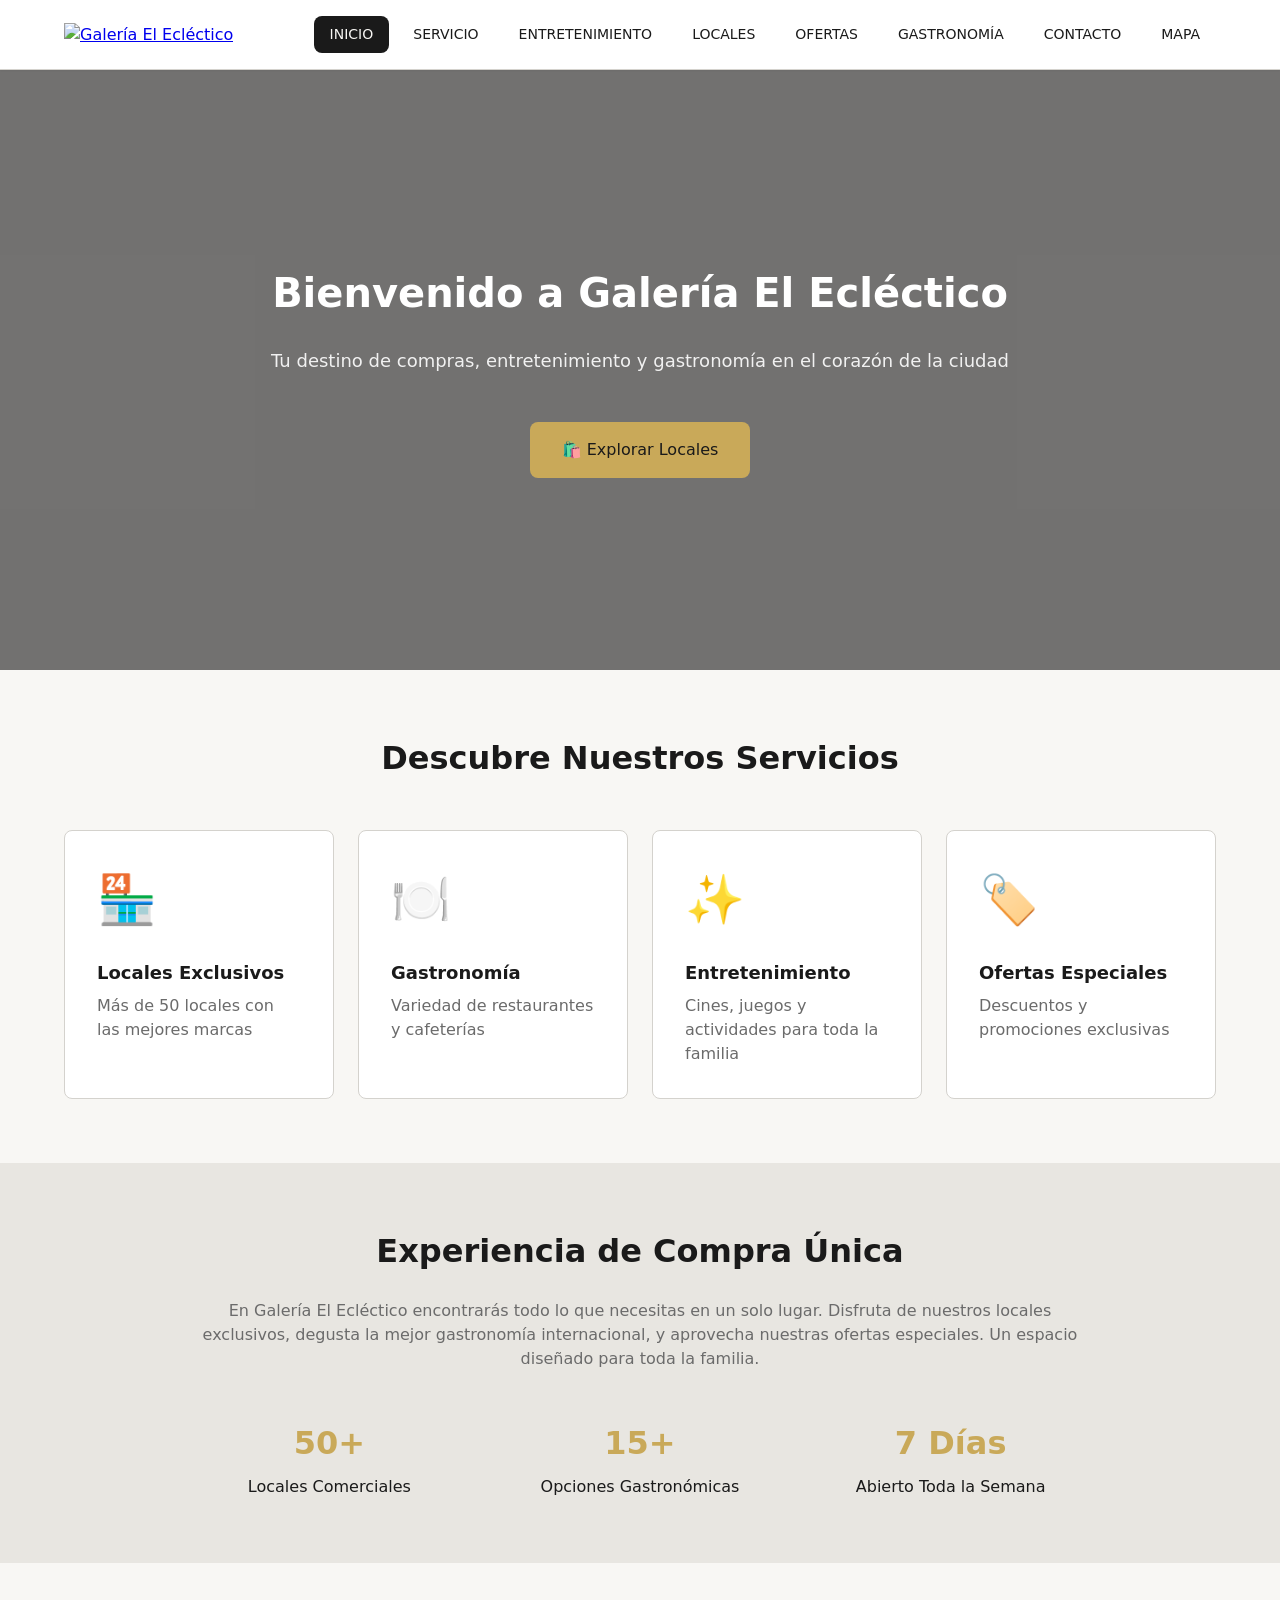
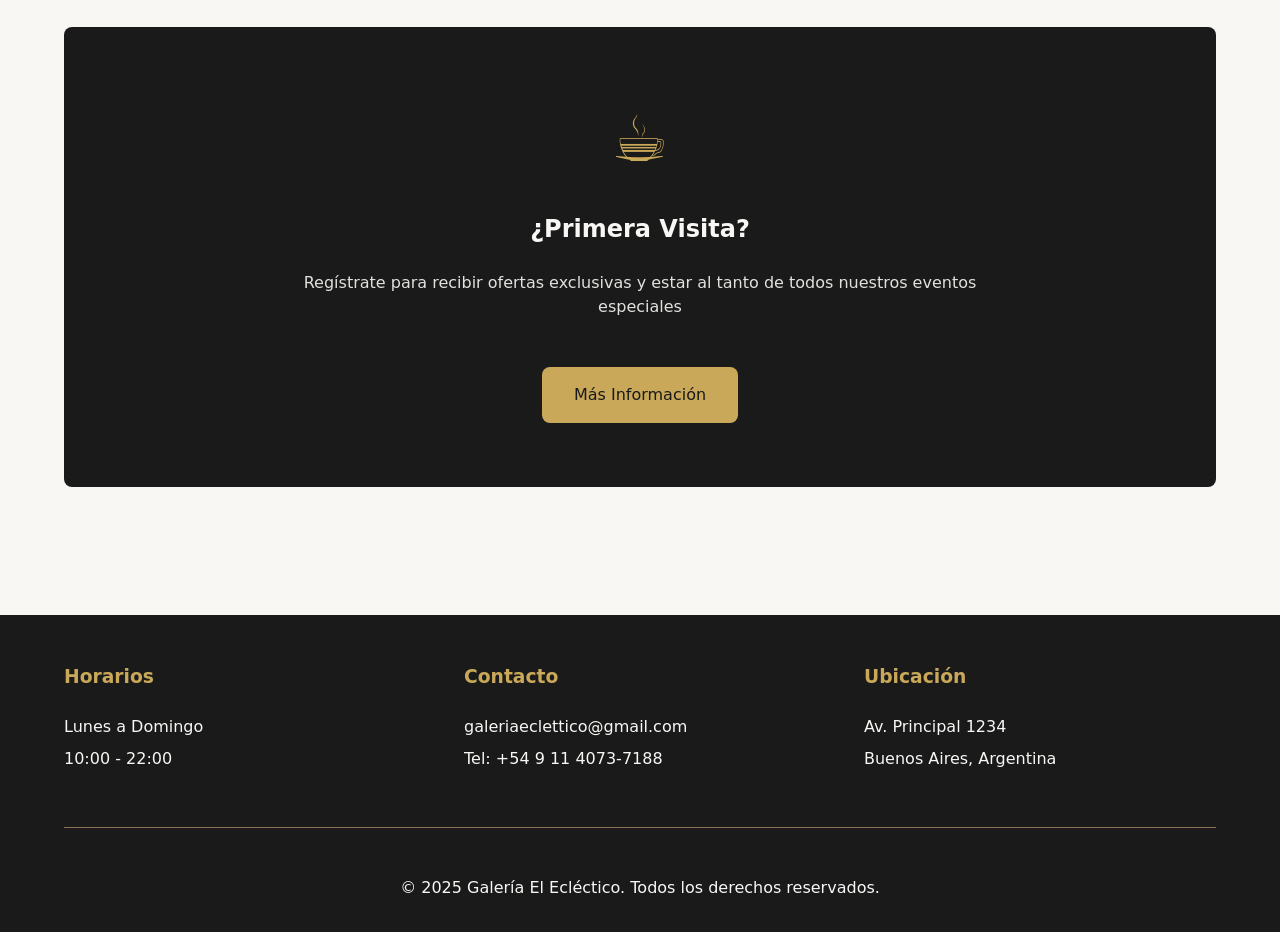
==== index.html @ 5eecb388 "base project added" ====
<!DOCTYPE html>
<html lang="es">
<head>
    <meta charset="UTF-8">
    <meta name="viewport" content="width=device-width, initial-scale=1.0">
    <title>Galería El Ecléctico - Inicio</title>
    <link rel="stylesheet" href="styles.css">
</head>
<body>
    <!-- Header -->
    <header class="header">
        <div class="container">
            <div class="header-content">
                <a href="index.html" class="logo">
                    <img src="assets/logo.png" alt="Galería El Ecléctico">
                </a>
                
                <!-- Menú de navegación -->
                <nav class="nav">
                    <a href="index.html" class="nav-link active">INICIO</a>
                    <a href="servicio.html" class="nav-link">SERVICIO</a>
                    <a href="entretenimiento.html" class="nav-link">ENTRETENIMIENTO</a>
                    <a href="locales.html" class="nav-link">LOCALES</a>
                    <a href="ofertas.html" class="nav-link">OFERTAS</a>
                    <a href="gastronomia.html" class="nav-link">GASTRONOMÍA</a>
                    <a href="contacto.html" class="nav-link">CONTACTO</a>
                    <a href="mapa.html" class="nav-link">MAPA</a>
                </nav>
            </div>
        </div>
    </header>

    <!-- Main Content -->
    <main>
        <!-- Hero Section -->
        <section class="hero">
            <div class="hero-overlay">
                <div class="hero-content">
                    <h1>Bienvenido a Galería El Ecléctico</h1>
                    <p class="hero-subtitle">Tu destino de compras, entretenimiento y gastronomía en el corazón de la ciudad</p>
                    <a href="locales.html" class="btn btn-primary">
                        🛍️ Explorar Locales
                    </a>
                </div>
            </div>
        </section>

        <!-- Features Grid -->
        <section class="section">
            <div class="container">
                <h2 class="section-title">Descubre Nuestros Servicios</h2>
                <div class="features-grid">
                    <a href="locales.html" class="feature-card">
                        <div class="feature-icon">🏪</div>
                        <h3>Locales Exclusivos</h3>
                        <p>Más de 50 locales con las mejores marcas</p>
                    </a>
                    
                    <a href="gastronomia.html" class="feature-card">
                        <div class="feature-icon">🍽️</div>
                        <h3>Gastronomía</h3>
                        <p>Variedad de restaurantes y cafeterías</p>
                    </a>
                    
                    <a href="entretenimiento.html" class="feature-card">
                        <div class="feature-icon">✨</div>
                        <h3>Entretenimiento</h3>
                        <p>Cines, juegos y actividades para toda la familia</p>
                    </a>
                    
                    <a href="ofertas.html" class="feature-card">
                        <div class="feature-icon">🏷️</div>
                        <h3>Ofertas Especiales</h3>
                        <p>Descuentos y promociones exclusivas</p>
                    </a>
                </div>
            </div>
        </section>

        <!-- Welcome Section -->
        <section class="section section-alt">
            <div class="container">
                <div class="welcome-content">
                    <h2>Experiencia de Compra Única</h2>
                    <p class="welcome-text">
                        En Galería El Ecléctico encontrarás todo lo que necesitas en un solo lugar. 
                        Disfruta de nuestros locales exclusivos, degusta la mejor gastronomía internacional, 
                        y aprovecha nuestras ofertas especiales. Un espacio diseñado para toda la familia.
                    </p>
                    <div class="stats-grid">
                        <div class="stat-item">
                            <h3 class="stat-number">50+</h3>
                            <p>Locales Comerciales</p>
                        </div>
                        <div class="stat-item">
                            <h3 class="stat-number">15+</h3>
                            <p>Opciones Gastronómicas</p>
                        </div>
                        <div class="stat-item">
                            <h3 class="stat-number">7 Días</h3>
                            <p>Abierto Toda la Semana</p>
                        </div>
                    </div>
                </div>
            </div>
        </section>

        <!-- CTA Section -->
        <section class="section">
            <div class="container">
                <div class="cta-card">
                    <div class="cta-icon">☕</div>
                    <h2>¿Primera Visita?</h2>
                    <p class="cta-text">
                        Regístrate para recibir ofertas exclusivas y estar al tanto de todos nuestros eventos especiales
                    </p>
                    <a href="servicio.html" class="btn btn-secondary">Más Información</a>
                </div>
            </div>
        </section>
    </main>

    <!-- Footer -->
    <footer class="footer">
        <div class="container">
            <div class="footer-grid">
                <div class="footer-column">
                    <h3>Horarios</h3>
                    <p>Lunes a Domingo</p>
                    <p>10:00 - 22:00</p>
                </div>
                <div class="footer-column">
                    <h3>Contacto</h3>
                    <p>galeriaeclettico@gmail.com</p>
                    <p>Tel: +54 9 11 4073-7188</p>
                </div>
                <div class="footer-column">
                    <h3>Ubicación</h3>
                    <p>Av. Principal 1234</p>
                    <p>Buenos Aires, Argentina</p>
                </div>
            </div>
            <div class="footer-bottom">
                <p>&copy; 2025 Galería El Ecléctico. Todos los derechos reservados.</p>
            </div>
        </div>
    </footer>
</body>
</html>
---- styles.css ----
/* Variables CSS */
:root {
    --color-background: #F8F7F4;
    --color-foreground: #1A1A1A;
    --color-primary: #1A1A1A;
    --color-primary-foreground: #F8F7F4;
    --color-secondary: #C9A959;
    --color-secondary-foreground: #1A1A1A;
    --color-muted: #E8E6E1;
    --color-muted-foreground: #6B6B6B;
    --color-accent: #8B7355;
    --color-border: #D4D2CD;
    --color-card: #FFFFFF;
    
    --spacing-xs: 0.5rem;
    --spacing-sm: 1rem;
    --spacing-md: 1.5rem;
    --spacing-lg: 2rem;
    --spacing-xl: 3rem;
    --spacing-2xl: 4rem;
    
    --font-size-sm: 0.875rem;
    --font-size-base: 1rem;
    --font-size-lg: 1.125rem;
    --font-size-xl: 1.5rem;
    --font-size-2xl: 2rem;
    --font-size-3xl: 2.5rem;
    
    --radius: 0.5rem;
    --shadow-sm: 0 1px 2px rgba(0, 0, 0, 0.05);
    --shadow-md: 0 4px 6px rgba(0, 0, 0, 0.1);
    --shadow-lg: 0 10px 15px rgba(0, 0, 0, 0.1);
}

/* Reset básico */
* {
    margin: 0;
    padding: 0;
    box-sizing: border-box;
}

body {
    font-family: system-ui, -apple-system, BlinkMacSystemFont, 'Segoe UI', Roboto, sans-serif;
    font-size: var(--font-size-base);
    line-height: 1.5;
    color: var(--color-foreground);
    background-color: var(--color-background);
}

/* Contenedor */
.container {
    max-width: 1200px;
    margin: 0 auto;
    padding: 0 var(--spacing-md);
}

/* Header */
.header {
    background-color: var(--color-card);
    border-bottom: 1px solid var(--color-border);
    position: sticky;
    top: 0;
    z-index: 100;
    box-shadow: var(--shadow-sm);
}

.header-content {
    display: flex;
    align-items: center;
    justify-content: space-between;
    padding: var(--spacing-sm) 0;
}

.logo img {
    height: 80px;
    width: auto;
}

/* Navegación */
.nav {
    display: flex;
    gap: var(--spacing-xs);
}

.nav-link {
    padding: var(--spacing-xs) var(--spacing-sm);
    text-decoration: none;
    color: var(--color-foreground);
    font-size: var(--font-size-sm);
    font-weight: 500;
    border-radius: var(--radius);
    transition: background-color 0.2s;
}

.nav-link:hover {
    background-color: var(--color-muted);
}

.nav-link.active {
    background-color: var(--color-primary);
    color: var(--color-primary-foreground);
}

/* Hero Section */
.hero {
    height: 600px;
    background-image: url('https://images.unsplash.com/photo-1760873461757-bd171af68cf9?crop=entropy&cs=tinysrgb&fit=max&fm=jpg&ixid=M3w3Nzg4Nzd8MHwxfHNlYXJjaHwxfHxsdXh1cnklMjBldXJvcGVhbiUyMHNob3BwaW5nJTIwZ2FsbGVyeXxlbnwxfHx8fDE3NjI0MzUzMTB8MA&ixlib=rb-4.1.0&q=80&w=1080');
    background-size: cover;
    background-position: center;
    position: relative;
}

.hero-overlay {
    position: absolute;
    inset: 0;
    background-color: rgba(26, 26, 26, 0.6);
    display: flex;
    align-items: center;
    justify-content: center;
}

.hero-content {
    text-align: center;
    color: white;
    padding: var(--spacing-md);
    max-width: 800px;
}

.hero-content h1 {
    font-size: var(--font-size-3xl);
    margin-bottom: var(--spacing-md);
}

.hero-subtitle {
    font-size: var(--font-size-lg);
    margin-bottom: var(--spacing-xl);
    opacity: 0.9;
}

/* Botones */
.btn {
    display: inline-block;
    padding: var(--spacing-sm) var(--spacing-lg);
    text-decoration: none;
    border-radius: var(--radius);
    font-weight: 500;
    transition: transform 0.2s, box-shadow 0.2s;
    cursor: pointer;
}

.btn:hover {
    transform: translateY(-2px);
    box-shadow: var(--shadow-md);
}

.btn-primary {
    background-color: var(--color-secondary);
    color: var(--color-primary);
}

.btn-secondary {
    background-color: var(--color-secondary);
    color: var(--color-primary);
}

/* Secciones */
.section {
    padding: var(--spacing-2xl) 0;
}

.section-alt {
    background-color: var(--color-muted);
}

.section-title {
    text-align: center;
    font-size: var(--font-size-2xl);
    margin-bottom: var(--spacing-xl);
}

/* Features Grid */
.features-grid {
    display: grid;
    grid-template-columns: repeat(auto-fit, minmax(250px, 1fr));
    gap: var(--spacing-md);
}

.feature-card {
    background-color: var(--color-card);
    padding: var(--spacing-lg);
    border-radius: var(--radius);
    text-decoration: none;
    color: var(--color-foreground);
    border: 1px solid var(--color-border);
    transition: box-shadow 0.2s, transform 0.2s;
}

.feature-card:hover {
    box-shadow: var(--shadow-lg);
    transform: translateY(-4px);
}

.feature-icon {
    font-size: 3rem;
    margin-bottom: var(--spacing-md);
}

.feature-card h3 {
    font-size: var(--font-size-lg);
    margin-bottom: var(--spacing-xs);
}

.feature-card p {
    color: var(--color-muted-foreground);
}

/* Welcome Section */
.welcome-content {
    max-width: 900px;
    margin: 0 auto;
    text-align: center;
}

.welcome-content h2 {
    font-size: var(--font-size-2xl);
    margin-bottom: var(--spacing-md);
}

.welcome-text {
    margin-bottom: var(--spacing-xl);
    color: var(--color-muted-foreground);
}

.stats-grid {
    display: grid;
    grid-template-columns: repeat(auto-fit, minmax(200px, 1fr));
    gap: var(--spacing-lg);
    margin-top: var(--spacing-xl);
}

.stat-item {
    text-align: center;
}

.stat-number {
    font-size: var(--font-size-2xl);
    color: var(--color-secondary);
    margin-bottom: var(--spacing-xs);
}

/* CTA Card */
.cta-card {
    background-color: var(--color-primary);
    color: var(--color-primary-foreground);
    padding: var(--spacing-2xl);
    border-radius: var(--radius);
    text-align: center;
}

.cta-icon {
    font-size: 4rem;
    margin-bottom: var(--spacing-md);
    color: var(--color-secondary);
}

.cta-card h2 {
    margin-bottom: var(--spacing-md);
}

.cta-text {
    max-width: 700px;
    margin: 0 auto var(--spacing-xl);
    opacity: 0.9;
}

/* Footer */
.footer {
    background-color: var(--color-primary);
    color: var(--color-primary-foreground);
    padding: var(--spacing-xl) 0 var(--spacing-lg);
    margin-top: var(--spacing-2xl);
}

.footer-grid {
    display: grid;
    grid-template-columns: repeat(auto-fit, minmax(250px, 1fr));
    gap: var(--spacing-xl);
    margin-bottom: var(--spacing-xl);
}

.footer-column h3 {
    color: var(--color-secondary);
    margin-bottom: var(--spacing-md);
}

.footer-column p {
    margin-bottom: var(--spacing-xs);
}

.footer-bottom {
    padding-top: var(--spacing-xl);
    border-top: 1px solid var(--color-accent);
    text-align: center;
}

/* Page Hero */
.page-hero {
    height: 500px;
    background-image: url('https://images.unsplash.com/photo-1759419038843-29749ac4cd2d?crop=entropy&cs=tinysrgb&fit=max&fm=jpg&ixid=M3w3Nzg4Nzd8MHwxfHNlYXJjaHwxfHxlbGVnYW50JTIwcmVzdGF1cmFudCUyMGludGVyaW9yfGVufDF8fHx8MTc2MjM0NzA0NXww&ixlib=rb-4.1.0&q=80&w=1080');
    background-size: cover;
    background-position: center;
    position: relative;
}

.page-hero-overlay {
    position: absolute;
    inset: 0;
    background-color: rgba(26, 26, 26, 0.6);
    display: flex;
    align-items: center;
    justify-content: center;
}

.page-hero-content {
    text-align: center;
    color: white;
    padding: var(--spacing-md);
}

.page-hero-icon {
    font-size: 4rem;
    margin-bottom: var(--spacing-md);
    color: var(--color-secondary);
}

.page-hero-simple {
    background-color: var(--color-primary);
    color: var(--color-primary-foreground);
    padding: var(--spacing-2xl) 0;
    text-align: center;
}

.page-hero-simple h1 {
    margin-bottom: var(--spacing-sm);
}

.page-hero-simple p {
    font-size: var(--font-size-lg);
    opacity: 0.9;
    max-width: 700px;
    margin: 0 auto;
}

/* Restaurant Cards */
.restaurants-grid {
    display: grid;
    grid-template-columns: repeat(auto-fill, minmax(300px, 1fr));
    gap: var(--spacing-lg);
}

.restaurant-card {
    background-color: var(--color-card);
    border: 1px solid var(--color-border);
    border-radius: var(--radius);
    padding: var(--spacing-lg);
    transition: box-shadow 0.2s, transform 0.2s;
    display: flex;
    flex-direction: column;
}

.restaurant-card:hover {
    box-shadow: var(--shadow-lg);
    transform: translateY(-4px);
}

.restaurant-header {
    display: flex;
    justify-content: space-between;
    align-items: flex-start;
    margin-bottom: var(--spacing-md);
}

.restaurant-icon {
    font-size: 2.5rem;
}

.price-range {
    font-size: var(--font-size-sm);
    color: var(--color-muted-foreground);
    font-weight: 500;
}

.restaurant-card h3 {
    font-size: var(--font-size-lg);
    margin-bottom: var(--spacing-xs);
}

.cuisine-badge {
    display: inline-block;
    background-color: var(--color-secondary);
    color: var(--color-secondary-foreground);
    padding: 0.25rem 0.75rem;
    border-radius: calc(var(--radius) / 2);
    font-size: var(--font-size-sm);
    margin-bottom: var(--spacing-sm);
}

.restaurant-description {
    color: var(--color-muted-foreground);
    margin-bottom: var(--spacing-md);
}

.restaurant-features {
    display: flex;
    flex-wrap: wrap;
    gap: var(--spacing-xs);
    margin-bottom: var(--spacing-md);
    margin-top: auto;
}

.feature-tag {
    display: inline-block;
    border: 1px solid var(--color-border);
    padding: 0.25rem 0.5rem;
    border-radius: calc(var(--radius) / 2);
    font-size: var(--font-size-sm);
}

.btn-link {
    display: inline-block;
    text-align: center;
    padding: var(--spacing-xs) var(--spacing-sm);
    border: 1px solid var(--color-border);
    border-radius: var(--radius);
    text-decoration: none;
    color: var(--color-foreground);
    font-size: var(--font-size-sm);
    transition: background-color 0.2s;
}

.btn-link:hover {
    background-color: var(--color-muted);
}

/* Food Court */
.food-court-card {
    background-color: var(--color-card);
    border: 1px solid var(--color-border);
    border-radius: var(--radius);
    padding: var(--spacing-xl);
    max-width: 900px;
    margin: 0 auto;
}

.food-court-content h3 {
    font-size: var(--font-size-xl);
    margin-bottom: var(--spacing-md);
}

.food-court-intro {
    margin-bottom: var(--spacing-lg);
}

.food-court-features {
    list-style: none;
    margin-bottom: var(--spacing-lg);
}

.food-court-features li {
    padding: var(--spacing-xs) 0;
    padding-left: var(--spacing-md);
    position: relative;
}

.food-court-features li::before {
    content: "•";
    position: absolute;
    left: 0;
    color: var(--color-secondary);
    font-size: 1.5rem;
    line-height: 1;
}

.capacity-box {
    background-color: var(--color-muted);
    padding: var(--spacing-md);
    border-radius: var(--radius);
    color: var(--color-muted-foreground);
}

/* Services Grid */
.services-grid {
    display: grid;
    grid-template-columns: repeat(auto-fit, minmax(280px, 1fr));
    gap: var(--spacing-lg);
    max-width: 1000px;
    margin: 0 auto;
}

.service-card {
    background-color: var(--color-card);
    border: 1px solid var(--color-border);
    border-radius: var(--radius);
    padding: var(--spacing-lg);
}

.service-icon {
    font-size: 2.5rem;
    margin-bottom: var(--spacing-md);
}

.service-card h3 {
    font-size: var(--font-size-lg);
    margin-bottom: var(--spacing-sm);
}

/* Schedule Section */
.schedule-section {
    background-color: var(--color-primary);
    color: var(--color-primary-foreground);
    padding: var(--spacing-2xl) 0;
    text-align: center;
}

.schedule-section h2 {
    margin-bottom: var(--spacing-xl);
}

.schedule-grid {
    display: grid;
    grid-template-columns: repeat(auto-fit, minmax(300px, 1fr));
    gap: var(--spacing-xl);
    max-width: 800px;
    margin: 0 auto var(--spacing-lg);
}

.schedule-card h3 {
    color: var(--color-secondary);
    margin-bottom: var(--spacing-sm);
}

.schedule-card p {
    margin-bottom: var(--spacing-xs);
}

.schedule-note {
    font-size: var(--font-size-sm);
    opacity: 0.8;
    max-width: 600px;
    margin: 0 auto;
}

/* Stores Grid */
.stores-grid {
    display: grid;
    grid-template-columns: repeat(auto-fit, minmax(450px, 1fr));
    gap: var(--spacing-xl);
}

.store-card {
    background-color: var(--color-card);
    border: 1px solid var(--color-border);
    border-radius: var(--radius);
    overflow: hidden;
    transition: box-shadow 0.2s;
}

.store-card:hover {
    box-shadow: var(--shadow-lg);
}

.store-image {
    height: 250px;
    background-color: var(--color-muted);
    display: flex;
    align-items: center;
    justify-content: center;
}

.store-icon {
    font-size: 4rem;
}

.store-content {
    padding: var(--spacing-lg);
}

.store-content h3 {
    font-size: var(--font-size-lg);
    margin-bottom: var(--spacing-sm);
}

.store-description {
    color: var(--color-muted-foreground);
    margin-bottom: var(--spacing-md);
}

.store-info {
    margin-bottom: var(--spacing-md);
}

.store-info p {
    font-size: var(--font-size-sm);
    margin-bottom: var(--spacing-xs);
}

.store-tags {
    display: flex;
    flex-wrap: wrap;
    gap: var(--spacing-xs);
}

.tag {
    display: inline-block;
    background-color: var(--color-secondary);
    color: var(--color-secondary-foreground);
    padding: 0.25rem 0.75rem;
    border-radius: calc(var(--radius) / 2);
    font-size: var(--font-size-sm);
}

/* Categories Grid */
.categories-grid {
    display: grid;
    grid-template-columns: repeat(auto-fit, minmax(200px, 1fr));
    gap: var(--spacing-md);
    max-width: 900px;
    margin: 0 auto;
}

.category-card {
    background-color: var(--color-card);
    border: 1px solid var(--color-border);
    border-radius: var(--radius);
    padding: var(--spacing-lg);
    text-align: center;
    transition: box-shadow 0.2s;
    cursor: pointer;
}

.category-card:hover {
    box-shadow: var(--shadow-md);
}

.category-card h3 {
    font-size: var(--font-size-base);
    margin-bottom: var(--spacing-xs);
}

.category-card p {
    color: var(--color-muted-foreground);
}

/* Directory Card */
.directory-card {
    background-color: var(--color-primary);
    color: var(--color-primary-foreground);
    border-radius: var(--radius);
    padding: var(--spacing-xl);
    max-width: 900px;
    margin: 0 auto;
    text-align: center;
}

.directory-card h2 {
    margin-bottom: var(--spacing-md);
}

.directory-text {
    margin-bottom: var(--spacing-xl);
    opacity: 0.9;
}

.floors-grid {
    display: grid;
    grid-template-columns: repeat(auto-fit, minmax(200px, 1fr));
    gap: var(--spacing-lg);
}

.floor-info h3 {
    color: var(--color-secondary);
    margin-bottom: var(--spacing-xs);
}

/* Offers */
.offers-grid {
    display: grid;
    grid-template-columns: repeat(auto-fill, minmax(320px, 1fr));
    gap: var(--spacing-lg);
}

.offer-card {
    background-color: var(--color-card);
    border: 1px solid var(--color-border);
    border-radius: var(--radius);
    overflow: hidden;
    transition: box-shadow 0.2s, transform 0.2s;
}

.offer-card:hover {
    box-shadow: var(--shadow-lg);
    transform: translateY(-4px);
}

.offer-header {
    background: linear-gradient(135deg, var(--color-secondary), var(--color-accent));
    color: var(--color-primary);
    padding: var(--spacing-lg);
    text-align: center;
}

.offer-discount {
    font-size: var(--font-size-3xl);
    font-weight: bold;
    margin-bottom: var(--spacing-xs);
}

.offer-content {
    padding: var(--spacing-lg);
}

.offer-content h3 {
    font-size: var(--font-size-lg);
    margin-bottom: var(--spacing-sm);
}

.offer-badge {
    display: inline-block;
    background-color: var(--color-muted);
    color: var(--color-foreground);
    padding: 0.25rem 0.75rem;
    border-radius: calc(var(--radius) / 2);
    font-size: var(--font-size-sm);
    margin-bottom: var(--spacing-sm);
}

.offer-description {
    color: var(--color-muted-foreground);
    margin-bottom: var(--spacing-md);
}

.offer-validity {
    font-size: var(--font-size-sm);
    color: var(--color-muted-foreground);
    border-top: 1px solid var(--color-border);
    padding-top: var(--spacing-sm);
}

/* Terms */
.terms-content {
    max-width: 800px;
    margin: 0 auto;
    background-color: var(--color-card);
    padding: var(--spacing-xl);
    border-radius: var(--radius);
}

.terms-content h3 {
    font-size: var(--font-size-xl);
    margin-bottom: var(--spacing-md);
}

.terms-content ul {
    list-style: none;
    padding: 0;
}

.terms-content li {
    padding: var(--spacing-sm) 0;
    padding-left: var(--spacing-lg);
    position: relative;
}

.terms-content li::before {
    content: "•";
    position: absolute;
    left: 0;
    color: var(--color-secondary);
    font-size: 1.5rem;
}

/* Contact Cards */
.contact-grid {
    display: grid;
    grid-template-columns: repeat(auto-fit, minmax(280px, 1fr));
    gap: var(--spacing-lg);
    max-width: 1000px;
    margin: 0 auto;
}

.contact-card {
    background-color: var(--color-card);
    border: 1px solid var(--color-border);
    border-radius: var(--radius);
    padding: var(--spacing-xl);
    text-align: center;
}

.contact-icon {
    font-size: 3rem;
    margin-bottom: var(--spacing-md);
}

.contact-card h3 {
    font-size: var(--font-size-lg);
    margin-bottom: var(--spacing-sm);
}

.contact-card p {
    margin-bottom: var(--spacing-xs);
}

.contact-description {
    font-size: var(--font-size-sm);
    color: var(--color-muted-foreground);
}

/* FAQ */
.faq-content {
    max-width: 900px;
    margin: 0 auto;
}

.faq-item {
    background-color: var(--color-card);
    border: 1px solid var(--color-border);
    border-radius: var(--radius);
    padding: var(--spacing-lg);
    margin-bottom: var(--spacing-md);
}

.faq-item h3 {
    font-size: var(--font-size-lg);
    margin-bottom: var(--spacing-sm);
    color: var(--color-secondary);
}

.faq-item p {
    color: var(--color-muted-foreground);
}

/* Entertainment */
.entertainment-grid {
    display: grid;
    grid-template-columns: repeat(auto-fit, minmax(350px, 1fr));
    gap: var(--spacing-xl);
}

.entertainment-card {
    background-color: var(--color-card);
    border: 1px solid var(--color-border);
    border-radius: var(--radius);
    padding: var(--spacing-xl);
    transition: box-shadow 0.2s, transform 0.2s;
}

.entertainment-card:hover {
    box-shadow: var(--shadow-lg);
    transform: translateY(-4px);
}

.entertainment-icon {
    font-size: 3.5rem;
    margin-bottom: var(--spacing-md);
    text-align: center;
}

.entertainment-card h3 {
    font-size: var(--font-size-xl);
    margin-bottom: var(--spacing-md);
    text-align: center;
}

.entertainment-description {
    color: var(--color-muted-foreground);
    margin-bottom: var(--spacing-lg);
    text-align: center;
}

.entertainment-features {
    display: grid;
    grid-template-columns: repeat(2, 1fr);
    gap: var(--spacing-sm);
}

.feature-item {
    font-size: var(--font-size-sm);
    color: var(--color-foreground);
}

/* Schedule Table */
.schedule-table {
    max-width: 800px;
    margin: 0 auto;
    background-color: var(--color-card);
    border-radius: var(--radius);
    overflow: hidden;
}

.schedule-row {
    display: flex;
    justify-content: space-between;
    align-items: center;
    padding: var(--spacing-md) var(--spacing-lg);
    border-bottom: 1px solid var(--color-border);
}

.schedule-row:last-child {
    border-bottom: none;
}

.schedule-label {
    font-weight: 500;
    font-size: var(--font-size-lg);
}

.schedule-time {
    color: var(--color-muted-foreground);
}

/* Events Grid */
.events-grid {
    display: grid;
    grid-template-columns: repeat(auto-fit, minmax(250px, 1fr));
    gap: var(--spacing-lg);
}

.event-card {
    background-color: var(--color-card);
    border: 1px solid var(--color-border);
    border-radius: var(--radius);
    padding: var(--spacing-lg);
    text-align: center;
}

.event-card h3 {
    font-size: var(--font-size-lg);
    margin-bottom: var(--spacing-sm);
}

.event-card p {
    color: var(--color-muted-foreground);
}

/* Pricing */
.pricing-card {
    background-color: var(--color-card);
    border: 1px solid var(--color-border);
    border-radius: var(--radius);
    padding: var(--spacing-xl);
    max-width: 900px;
    margin: 0 auto;
    text-align: center;
}

.pricing-card h2 {
    margin-bottom: var(--spacing-md);
}

.pricing-text {
    margin-bottom: var(--spacing-xl);
    color: var(--color-muted-foreground);
}

.pricing-highlights {
    display: grid;
    grid-template-columns: repeat(auto-fit, minmax(250px, 1fr));
    gap: var(--spacing-md);
}

.pricing-item {
    background-color: var(--color-muted);
    padding: var(--spacing-md);
    border-radius: var(--radius);
}

/* Contact Page */
.contact-methods-grid {
    display: grid;
    grid-template-columns: repeat(auto-fit, minmax(250px, 1fr));
    gap: var(--spacing-lg);
    max-width: 1000px;
    margin: 0 auto;
}

.contact-method-card {
    background-color: var(--color-card);
    border: 1px solid var(--color-border);
    border-radius: var(--radius);
    padding: var(--spacing-xl);
    text-align: center;
    transition: transform 0.2s, box-shadow 0.2s;
}

.contact-method-card:hover {
    transform: translateY(-4px);
    box-shadow: var(--shadow-md);
}

.contact-method-icon {
    font-size: 3rem;
    margin-bottom: var(--spacing-md);
}

.contact-method-card h3 {
    font-size: var(--font-size-lg);
    margin-bottom: var(--spacing-xs);
}

.contact-method-card p {
    font-weight: 500;
    margin-bottom: var(--spacing-xs);
}

.contact-method-time {
    font-size: var(--font-size-sm);
    color: var(--color-muted-foreground);
}

/* Contact Form */
.contact-form-container {
    max-width: 800px;
    margin: 0 auto;
    background-color: var(--color-card);
    padding: var(--spacing-xl);
    border-radius: var(--radius);
    border: 1px solid var(--color-border);
}

.contact-form {
    display: flex;
    flex-direction: column;
    gap: var(--spacing-lg);
}

.form-row {
    display: grid;
    grid-template-columns: repeat(auto-fit, minmax(250px, 1fr));
    gap: var(--spacing-lg);
}

.form-group {
    display: flex;
    flex-direction: column;
    gap: var(--spacing-xs);
}

.form-group label {
    font-weight: 500;
    font-size: var(--font-size-base);
}

.form-group input,
.form-group select,
.form-group textarea {
    padding: var(--spacing-sm);
    border: 1px solid var(--color-border);
    border-radius: var(--radius);
    font-size: var(--font-size-base);
    font-family: inherit;
    background-color: var(--color-background);
    transition: border-color 0.2s;
}

.form-group input:focus,
.form-group select:focus,
.form-group textarea:focus {
    outline: none;
    border-color: var(--color-secondary);
}

.form-group textarea {
    resize: vertical;
    min-height: 120px;
}

.form-checkbox {
    display: flex;
    align-items: center;
    gap: var(--spacing-sm);
}

.form-checkbox input[type="checkbox"] {
    width: 18px;
    height: 18px;
    cursor: pointer;
}

.form-checkbox label {
    cursor: pointer;
    font-size: var(--font-size-sm);
}

.form-actions {
    display: flex;
    gap: var(--spacing-md);
    justify-content: flex-start;
}

.btn-secondary-outline {
    background-color: transparent;
    color: var(--color-foreground);
    border: 1px solid var(--color-border);
}

.btn-secondary-outline:hover {
    background-color: var(--color-muted);
}

/* Map */
.map-container {
    max-width: 900px;
    margin: 0 auto;
}

.map-placeholder {
    background-color: var(--color-card);
    border: 1px solid var(--color-border);
    border-radius: var(--radius);
    padding: var(--spacing-xl);
    text-align: center;
    min-height: 400px;
    display: flex;
    flex-direction: column;
    justify-content: center;
    align-items: center;
}

.map-icon {
    font-size: 4rem;
    margin-bottom: var(--spacing-md);
    color: var(--color-secondary);
}

.map-placeholder h3 {
    font-size: var(--font-size-xl);
    margin-bottom: var(--spacing-sm);
}

.map-info {
    color: var(--color-muted-foreground);
    margin-bottom: var(--spacing-lg);
}

.map-details {
    width: 100%;
    max-width: 600px;
    text-align: left;
    margin-top: var(--spacing-lg);
}

.map-detail-item {
    padding: var(--spacing-sm);
    margin-bottom: var(--spacing-sm);
    background-color: var(--color-muted);
    border-radius: var(--radius);
}

/* Chatbot */
.chatbot-intro {
    text-align: center;
    color: var(--color-muted-foreground);
    margin-bottom: var(--spacing-xl);
}

.chatbot-container {
    max-width: 900px;
    margin: 0 auto;
}

.chatbot-window {
    background-color: var(--color-card);
    border: 1px solid var(--color-border);
    border-radius: var(--radius);
    overflow: hidden;
    box-shadow: var(--shadow-lg);
}

.chatbot-header {
    background-color: var(--color-primary);
    color: var(--color-primary-foreground);
    padding: var(--spacing-md);
    display: flex;
    align-items: center;
    gap: var(--spacing-md);
}

.chatbot-avatar {
    font-size: 2.5rem;
}

.chatbot-info h3 {
    margin-bottom: 0.25rem;
}

.chatbot-status {
    font-size: var(--font-size-sm);
    opacity: 0.9;
    color: #4ade80;
}

.chatbot-status::before {
    content: "●";
    margin-right: 0.25rem;
}

.chatbot-messages {
    padding: var(--spacing-lg);
    min-height: 400px;
    max-height: 700px;
    overflow-y: auto;
    background-color: var(--color-background);
}

.chat-message {
    display: flex;
    gap: var(--spacing-sm);
    margin-bottom: var(--spacing-lg);
    animation: slideIn 0.3s ease-out;
}

@keyframes slideIn {
    from {
        opacity: 0;
        transform: translateY(10px);
    }
    to {
        opacity: 1;
        transform: translateY(0);
    }
}

.bot-message {
    justify-content: flex-start;
}

.message-avatar {
    font-size: 2rem;
    flex-shrink: 0;
}

.message-bubble {
    background-color: var(--color-card);
    border: 1px solid var(--color-border);
    padding: var(--spacing-md);
    border-radius: var(--radius);
    max-width: 80%;
}

.message-bubble p {
    margin-bottom: var(--spacing-xs);
}

.message-bubble p:last-of-type {
    margin-bottom: 0;
}

.message-bubble a {
    color: var(--color-secondary);
    text-decoration: underline;
}

.message-time {
    font-size: var(--font-size-sm);
    color: var(--color-muted-foreground);
}

/* Interactive Chat */
.chat-interactive {
    margin-top: var(--spacing-xl);
}

.chat-prompt {
    font-weight: 500;
    margin-bottom: var(--spacing-md);
    color: var(--color-foreground);
}

.chat-options {
    display: flex;
    flex-direction: column;
    gap: var(--spacing-sm);
}

/* Hide radio buttons */
.chat-radio {
    display: none;
}

/* Option labels (questions) */
.chat-option-label {
    display: flex;
    align-items: center;
    gap: var(--spacing-sm);
    padding: var(--spacing-md);
    background-color: var(--color-card);
    border: 2px solid var(--color-border);
    border-radius: var(--radius);
    cursor: pointer;
    transition: all 0.2s;
}

.chat-option-label:hover {
    border-color: var(--color-secondary);
    background-color: var(--color-muted);
    transform: translateX(4px);
}

.chat-option-emoji {
    font-size: 1.5rem;
    flex-shrink: 0;
}

.chat-option-text {
    font-weight: 500;
}

/* When radio is checked */
.chat-radio:checked + .chat-option-label {
    background-color: var(--color-secondary);
    border-color: var(--color-secondary);
    color: var(--color-secondary-foreground);
}

/* Response (hidden by default) */
.chat-response {
    max-height: 0;
    overflow: hidden;
    opacity: 0;
    transition: all 0.4s ease-out;
}

/* Show response when radio is checked */
.chat-radio:checked ~ .chat-response {
    max-height: 1000px;
    opacity: 1;
    margin-top: var(--spacing-md);
    margin-bottom: var(--spacing-md);
}

.chat-response .chat-message {
    margin-bottom: 0;
}

.chat-response .message-bubble {
    max-width: 100%;
    background: linear-gradient(135deg, var(--color-card) 0%, var(--color-muted) 100%);
}

/* Quick Options (removed old version) */
.chat-quick-options {
    margin: var(--spacing-xl) 0;
    padding: var(--spacing-md);
    background-color: var(--color-card);
    border-radius: var(--radius);
}

.quick-options-title {
    font-weight: 500;
    margin-bottom: var(--spacing-md);
}

.quick-option-buttons {
    display: flex;
    flex-wrap: wrap;
    gap: var(--spacing-sm);
}

.quick-option-btn {
    display: inline-block;
    padding: var(--spacing-xs) var(--spacing-md);
    background-color: var(--color-secondary);
    color: var(--color-secondary-foreground);
    text-decoration: none;
    border-radius: calc(var(--radius) * 2);
    font-size: var(--font-size-sm);
    transition: transform 0.2s, opacity 0.2s;
}

.quick-option-btn:hover {
    transform: translateY(-2px);
    opacity: 0.9;
}

/* FAQ Responses (old version - can be removed) */
.chat-responses {
    margin-top: var(--spacing-xl);
}

.chat-faq-item {
    margin-bottom: var(--spacing-md);
    background-color: var(--color-card);
    border: 1px solid var(--color-border);
    border-radius: var(--radius);
    overflow: hidden;
}

.chat-faq-item summary {
    padding: var(--spacing-md);
    cursor: pointer;
    font-weight: 500;
    list-style: none;
    user-select: none;
    transition: background-color 0.2s;
}

.chat-faq-item summary::-webkit-details-marker {
    display: none;
}

.chat-faq-item summary:hover {
    background-color: var(--color-muted);
}

.chat-faq-item[open] summary {
    background-color: var(--color-muted);
    border-bottom: 1px solid var(--color-border);
}

.chat-faq-item .chat-message {
    padding: var(--spacing-md);
    margin-bottom: 0;
}

.chatbot-footer {
    background-color: var(--color-muted);
    padding: var(--spacing-md);
    text-align: center;
}

.chatbot-note {
    font-size: var(--font-size-sm);
    color: var(--color-muted-foreground);
}

/* Contact Info Card */
.contact-info-card {
    background-color: var(--color-primary);
    color: var(--color-primary-foreground);
    padding: var(--spacing-xl);
    border-radius: var(--radius);
    text-align: center;
    max-width: 800px;
    margin: 0 auto;
}

.contact-info-card h2 {
    margin-bottom: var(--spacing-md);
}

.contact-info-card p {
    margin-bottom: var(--spacing-lg);
    opacity: 0.9;
}

.contact-info-details {
    display: flex;
    flex-direction: column;
    gap: var(--spacing-sm);
    text-align: left;
    max-width: 600px;
    margin: 0 auto;
}

.contact-info-item {
    padding: var(--spacing-sm);
    background-color: rgba(255, 255, 255, 0.1);
    border-radius: var(--radius);
}

/* Responsive */
@media (max-width: 768px) {
    .nav {
        display: none;
    }
    
    .hero-content h1 {
        font-size: var(--font-size-xl);
    }
    
    .hero-subtitle {
        font-size: var(--font-size-base);
    }
    
    .features-grid {
        grid-template-columns: 1fr;
    }
    
    .stats-grid {
        grid-template-columns: 1fr;
    }
    
    .footer-grid {
        grid-template-columns: 1fr;
    }
    
    .restaurants-grid {
        grid-template-columns: 1fr;
    }
    
    .stores-grid {
        grid-template-columns: 1fr;
    }
    
    .categories-grid {
        grid-template-columns: repeat(2, 1fr);
    }
    
    .offers-grid {
        grid-template-columns: 1fr;
    }
    
    .entertainment-grid {
        grid-template-columns: 1fr;
    }
    
    .entertainment-features {
        grid-template-columns: 1fr;
    }
    
    .schedule-row {
        flex-direction: column;
        text-align: center;
        gap: var(--spacing-xs);
    }
    
    .pricing-highlights {
        grid-template-columns: 1fr;
    }
    
    .form-row {
        grid-template-columns: 1fr;
    }
    
    .form-actions {
        flex-direction: column;
    }
    
    .form-actions .btn {
        width: 100%;
    }
    
    .message-bubble {
        max-width: 85%;
    }
    
    .contact-methods-grid {
        grid-template-columns: 1fr;
    }
    
    .contact-info-details {
        text-align: center;
    }
}

/* ==============================================
   MAPA INTERACTIVO - Estilos para mapa.html
   ============================================== */

/* Sección de búsqueda */
.search-section {
    background-color: var(--color-card);
    padding: var(--spacing-xl);
    border-radius: var(--radius);
    box-shadow: var(--shadow-md);
}

.search-box {
    margin-bottom: var(--spacing-lg);
}

.search-input {
    width: 100%;
    padding: var(--spacing-md);
    font-size: var(--font-size-lg);
    border: 2px solid var(--color-border);
    border-radius: var(--radius);
    transition: all 0.3s ease;
    background-color: var(--color-background);
}

.search-input:focus {
    outline: none;
    border-color: var(--color-secondary);
    box-shadow: 0 0 0 3px rgba(201, 169, 89, 0.1);
}

/* Filtros */
.filter-section {
    margin-bottom: var(--spacing-lg);
}

.filter-label {
    font-weight: 600;
    margin-bottom: var(--spacing-sm);
    color: var(--color-muted-foreground);
}

.filter-buttons {
    display: flex;
    flex-wrap: wrap;
    gap: var(--spacing-sm);
}

.filter-btn {
    padding: var(--spacing-sm) var(--spacing-md);
    background-color: var(--color-muted);
    border: 2px solid transparent;
    border-radius: var(--radius);
    font-size: var(--font-size-sm);
    font-weight: 600;
    cursor: pointer;
    transition: all 0.3s ease;
}

.filter-btn:hover {
    background-color: #dddad3;
    transform: translateY(-2px);
}

.filter-btn.active {
    background-color: var(--color-secondary);
    color: var(--color-primary);
    border-color: var(--color-secondary);
}

/* Contador de resultados */
.results-info {
    padding: var(--spacing-sm);
    background-color: var(--color-background);
    border-radius: var(--radius);
    text-align: center;
    font-size: var(--font-size-sm);
    color: var(--color-muted-foreground);
}

.results-info strong {
    color: var(--color-secondary);
    font-size: var(--font-size-lg);
}

/* Selector de pisos */
.floor-selector {
    display: flex;
    gap: var(--spacing-md);
    margin-bottom: var(--spacing-xl);
    justify-content: center;
    flex-wrap: wrap;
}

.floor-btn {
    padding: var(--spacing-md) var(--spacing-xl);
    background-color: var(--color-card);
    border: 3px solid var(--color-border);
    border-radius: var(--radius);
    font-size: var(--font-size-base);
    font-weight: 700;
    cursor: pointer;
    transition: all 0.3s ease;
    box-shadow: var(--shadow-sm);
    display: flex;
    align-items: center;
    gap: var(--spacing-sm);
}

.floor-emoji {
    font-size: 1.5rem;
}

.floor-btn:hover {
    background-color: var(--color-muted);
    transform: translateY(-3px);
    box-shadow: var(--shadow-md);
}

.floor-btn.active {
    background-color: var(--color-secondary);
    color: var(--color-primary);
    border-color: var(--color-secondary);
    box-shadow: var(--shadow-lg);
    transform: scale(1.05);
}

/* Contenedor del mapa */
.map-interactive-container {
    position: relative;
    min-height: 600px;
    background: linear-gradient(135deg, #f5f5f5 0%, #e8e6e1 100%);
    border-radius: var(--radius);
    padding: var(--spacing-xl);
    box-shadow: inset 0 2px 10px rgba(0, 0, 0, 0.1), var(--shadow-lg);
    border: 3px solid var(--color-border);
}

.floor-map {
    display: none;
}

.floor-map.active {
    display: block;
    animation: fadeInMap 0.6s ease;
}

@keyframes fadeInMap {
    from {
        opacity: 0;
        transform: scale(0.95);
    }
    to {
        opacity: 1;
        transform: scale(1);
    }
}

.floor-header {
    margin-bottom: var(--spacing-xl);
    padding-bottom: var(--spacing-md);
    border-bottom: 3px solid var(--color-secondary);
    text-align: center;
}

.floor-header h3 {
    font-size: var(--font-size-2xl);
    color: var(--color-primary);
    margin-bottom: var(--spacing-xs);
}

.floor-subtitle {
    color: var(--color-muted-foreground);
    font-size: var(--font-size-sm);
    font-style: italic;
}

/* Plano del piso - Vista aérea */
.floor-plan {
    position: relative;
    width: 100%;
    height: 600px;
    background-color: #e8e6e1;
    border-radius: var(--radius);
    box-shadow: var(--shadow-md);
    border: 2px solid var(--color-border);
    overflow: hidden;
}

/* Estructura del edificio */
.floor-plan::before {
    content: '';
    position: absolute;
    top: 8%;
    left: 5%;
    right: 5%;
    bottom: 8%;
    background-color: white;
    border: 4px solid var(--color-primary);
    border-radius: 8px;
    box-shadow: inset 0 0 20px rgba(0, 0, 0, 0.05);
    z-index: 1;
}

/* Pasillo central horizontal */
.floor-plan::after {
    content: '';
    position: absolute;
    top: 45%;
    left: 5%;
    right: 5%;
    height: 10%;
    background: linear-gradient(180deg, #f0f0f0 0%, #d4d2cd 50%, #f0f0f0 100%);
    border-top: 2px dashed #999;
    border-bottom: 2px dashed #999;
    z-index: 2;
    pointer-events: none;
}

/* Grid del mapa */
.floor-grid {
    display: grid;
    grid-template-columns: repeat(auto-fill, minmax(150px, 1fr));
    gap: var(--spacing-md);
    padding: var(--spacing-md);
}

/* Entrada y escaleras */
.entrance, .stairs {
    position: absolute;
    bottom: 2%;
    left: 50%;
    transform: translateX(-50%);
    background: linear-gradient(180deg, var(--color-secondary) 0%, #B8963D 100%);
    color: white;
    padding: var(--spacing-md) var(--spacing-xl);
    border-radius: 8px 8px 0 0;
    font-weight: 900;
    font-size: var(--font-size-base);
    box-shadow: 0 -4px 10px rgba(0, 0, 0, 0.2);
    z-index: 100;
    text-transform: uppercase;
    letter-spacing: 1px;
    border: 3px solid var(--color-primary);
    border-bottom: none;
}

.entrance::before, .stairs::before {
    content: '';
    position: absolute;
    bottom: -20px;
    left: 50%;
    transform: translateX(-50%);
    width: 0;
    height: 0;
    border-left: 15px solid transparent;
    border-right: 15px solid transparent;
    border-top: 20px solid #B8963D;
}

.stairs {
    background: linear-gradient(180deg, #8B7355 0%, #6B5D4F 100%);
    top: 2%;
    bottom: auto;
    border-radius: 0 0 8px 8px;
    border-top: none;
    border-bottom: 3px solid var(--color-primary);
}

.stairs::before {
    bottom: auto;
    top: -20px;
    border-top: none;
    border-bottom: 20px solid #8B7355;
}

/* Paredes laterales visuales */
.side-wall-left, .side-wall-right {
    position: absolute;
    top: 8%;
    width: 2%;
    height: 84%;
    background: repeating-linear-gradient(
        0deg,
        var(--color-primary) 0px,
        var(--color-primary) 10px,
        transparent 10px,
        transparent 15px
    );
    z-index: 1;
    pointer-events: none;
}

.side-wall-left {
    left: 5%;
}

.side-wall-right {
    right: 5%;
}

/* Indicador de pasillo */
.hallway-label {
    position: absolute;
    top: 48%;
    left: 50%;
    transform: translate(-50%, -50%);
    background-color: rgba(255, 255, 255, 0.9);
    padding: 4px 16px;
    border-radius: 20px;
    font-size: 0.75rem;
    font-weight: 700;
    color: var(--color-muted-foreground);
    text-transform: uppercase;
    letter-spacing: 1px;
    border: 2px dashed var(--color-border);
    z-index: 50;
    pointer-events: none;
}

/* Espacios de locales en el plano */
.store-space {
    position: absolute;
    background: linear-gradient(135deg, #ffffff 0%, #f8f8f8 100%);
    border: 3px solid var(--color-primary);
    border-radius: 4px;
    padding: var(--spacing-md);
    cursor: pointer;
    transition: all 0.4s cubic-bezier(0.4, 0, 0.2, 1);
    display: flex;
    flex-direction: column;
    align-items: center;
    justify-content: center;
    text-align: center;
    box-shadow: 0 2px 8px rgba(0, 0, 0, 0.15), inset 0 0 0 1px rgba(255, 255, 255, 0.5);
    z-index: 10;
}

.store-space::before {
    content: '';
    position: absolute;
    inset: 0;
    background: repeating-linear-gradient(
        45deg,
        transparent,
        transparent 10px,
        rgba(0, 0, 0, 0.02) 10px,
        rgba(0, 0, 0, 0.02) 20px
    );
    pointer-events: none;
}

.store-space:hover {
    transform: scale(1.08) translateY(-5px);
    box-shadow: 0 10px 30px rgba(201, 169, 89, 0.4);
    border-color: var(--color-secondary);
    z-index: 20;
    background: linear-gradient(135deg, #fffef8 0%, #fff9e6 100%);
}

.store-space.highlighted {
    border-color: var(--color-secondary);
    border-width: 4px;
    background: linear-gradient(135deg, #FFF9E6 0%, #FFE5B4 100%);
    box-shadow: 0 0 30px rgba(201, 169, 89, 0.6), 0 0 60px rgba(201, 169, 89, 0.3);
    z-index: 30;
    animation: glow 1.5s ease-in-out infinite;
}

@keyframes glow {
    0%, 100% {
        box-shadow: 0 0 20px rgba(201, 169, 89, 0.6), 0 0 40px rgba(201, 169, 89, 0.3);
    }
    50% {
        box-shadow: 0 0 30px rgba(201, 169, 89, 0.8), 0 0 60px rgba(201, 169, 89, 0.5);
    }
}

.store-space.pulse {
    animation: pulseStore 1.5s ease;
}

@keyframes pulseStore {
    0%, 100% {
        transform: scale(1);
    }
    25% {
        transform: scale(1.15);
    }
    50% {
        transform: scale(1.05);
    }
    75% {
        transform: scale(1.12);
    }
}

.store-number {
    position: absolute;
    top: 8px;
    right: 8px;
    background-color: var(--color-secondary);
    color: white;
    font-size: 0.75rem;
    font-weight: 900;
    padding: 4px 10px;
    border-radius: 20px;
    box-shadow: var(--shadow-sm);
}

.store-icon {
    font-size: 2.5rem;
    margin-bottom: var(--spacing-xs);
    filter: grayscale(0);
    transition: all 0.3s ease;
}

.store-space:hover .store-icon {
    transform: scale(1.2) rotate(5deg);
}

.store-name {
    font-size: var(--font-size-sm);
    font-weight: 700;
    color: var(--color-primary);
    line-height: 1.2;
    margin-top: var(--spacing-xs);
}

/* Lista de locales */
.store-list-grid {
    display: grid;
    grid-template-columns: repeat(auto-fill, minmax(300px, 1fr));
    gap: var(--spacing-lg);
}

.store-list-card {
    background-color: var(--color-card);
    border: 2px solid var(--color-border);
    border-radius: var(--radius);
    padding: var(--spacing-lg);
    cursor: pointer;
    transition: all 0.3s ease;
    display: flex;
    gap: var(--spacing-md);
}

.store-list-card:hover {
    transform: translateY(-5px);
    box-shadow: var(--shadow-lg);
    border-color: var(--color-secondary);
}

.store-list-icon {
    font-size: 3rem;
    flex-shrink: 0;
}

.store-list-info {
    flex: 1;
}

.store-list-info h3 {
    font-size: var(--font-size-lg);
    margin-bottom: var(--spacing-xs);
    color: var(--color-primary);
}

.store-list-location {
    font-size: var(--font-size-sm);
    color: var(--color-secondary);
    font-weight: 600;
    margin-bottom: var(--spacing-xs);
}

.store-list-description {
    font-size: var(--font-size-sm);
    color: var(--color-muted-foreground);
    margin-bottom: var(--spacing-sm);
}

.store-list-category {
    display: inline-block;
    padding: 4px 12px;
    background-color: var(--color-muted);
    border-radius: 20px;
    font-size: 0.75rem;
    font-weight: 600;
    color: var(--color-primary);
}

/* Sin resultados */
.no-results {
    text-align: center;
    padding: var(--spacing-2xl);
    background-color: var(--color-card);
    border-radius: var(--radius);
    box-shadow: var(--shadow-md);
}

.no-results-icon {
    font-size: 4rem;
    margin-bottom: var(--spacing-md);
}

.no-results h3 {
    font-size: var(--font-size-xl);
    margin-bottom: var(--spacing-sm);
    color: var(--color-primary);
}

.no-results p {
    color: var(--color-muted-foreground);
    font-size: var(--font-size-base);
}

/* Leyenda */
.map-legend {
    background-color: var(--color-card);
    padding: var(--spacing-lg);
    border-radius: var(--radius);
    box-shadow: var(--shadow-md);
}

.map-legend h3 {
    font-size: var(--font-size-lg);
    margin-bottom: var(--spacing-md);
    color: var(--color-primary);
}

.legend-items {
    display: flex;
    flex-direction: column;
    gap: var(--spacing-sm);
}

.legend-item {
    display: flex;
    align-items: center;
    gap: var(--spacing-sm);
    font-size: var(--font-size-sm);
    color: var(--color-muted-foreground);
}

.legend-color {
    width: 24px;
    height: 24px;
    border-radius: 4px;
    flex-shrink: 0;
    border: 1px solid var(--color-border);
}

.legend-icon {
    font-size: 1.5rem;
    flex-shrink: 0;
}

/* Responsive para mapa */
@media (max-width: 768px) {
    .search-section {
        padding: var(--spacing-md);
    }
    
    .filter-buttons {
        justify-content: center;
    }
    
    .floor-selector {
        flex-direction: column;
        padding: 0 var(--spacing-md);
    }
    
    .floor-btn {
        width: 100%;
    }
    
    .floor-plan {
        height: 400px;
    }
    
    .entrance, .stairs {
        font-size: var(--font-size-sm);
        padding: var(--spacing-sm) var(--spacing-md);
    }
    
    .store-space {
        padding: var(--spacing-sm);
    }
    
    .store-name {
        font-size: 0.7rem;
    }
    
    .store-icon {
        font-size: 1.8rem;
    }
    
    .store-list-grid {
        grid-template-columns: 1fr;
    }
    
    .map-legend {
        padding: var(--spacing-md);
    }
    
    .legend-items {
        font-size: 0.875rem;
    }
    
    .map-interactive-container {
        padding: var(--spacing-md);
    }
}
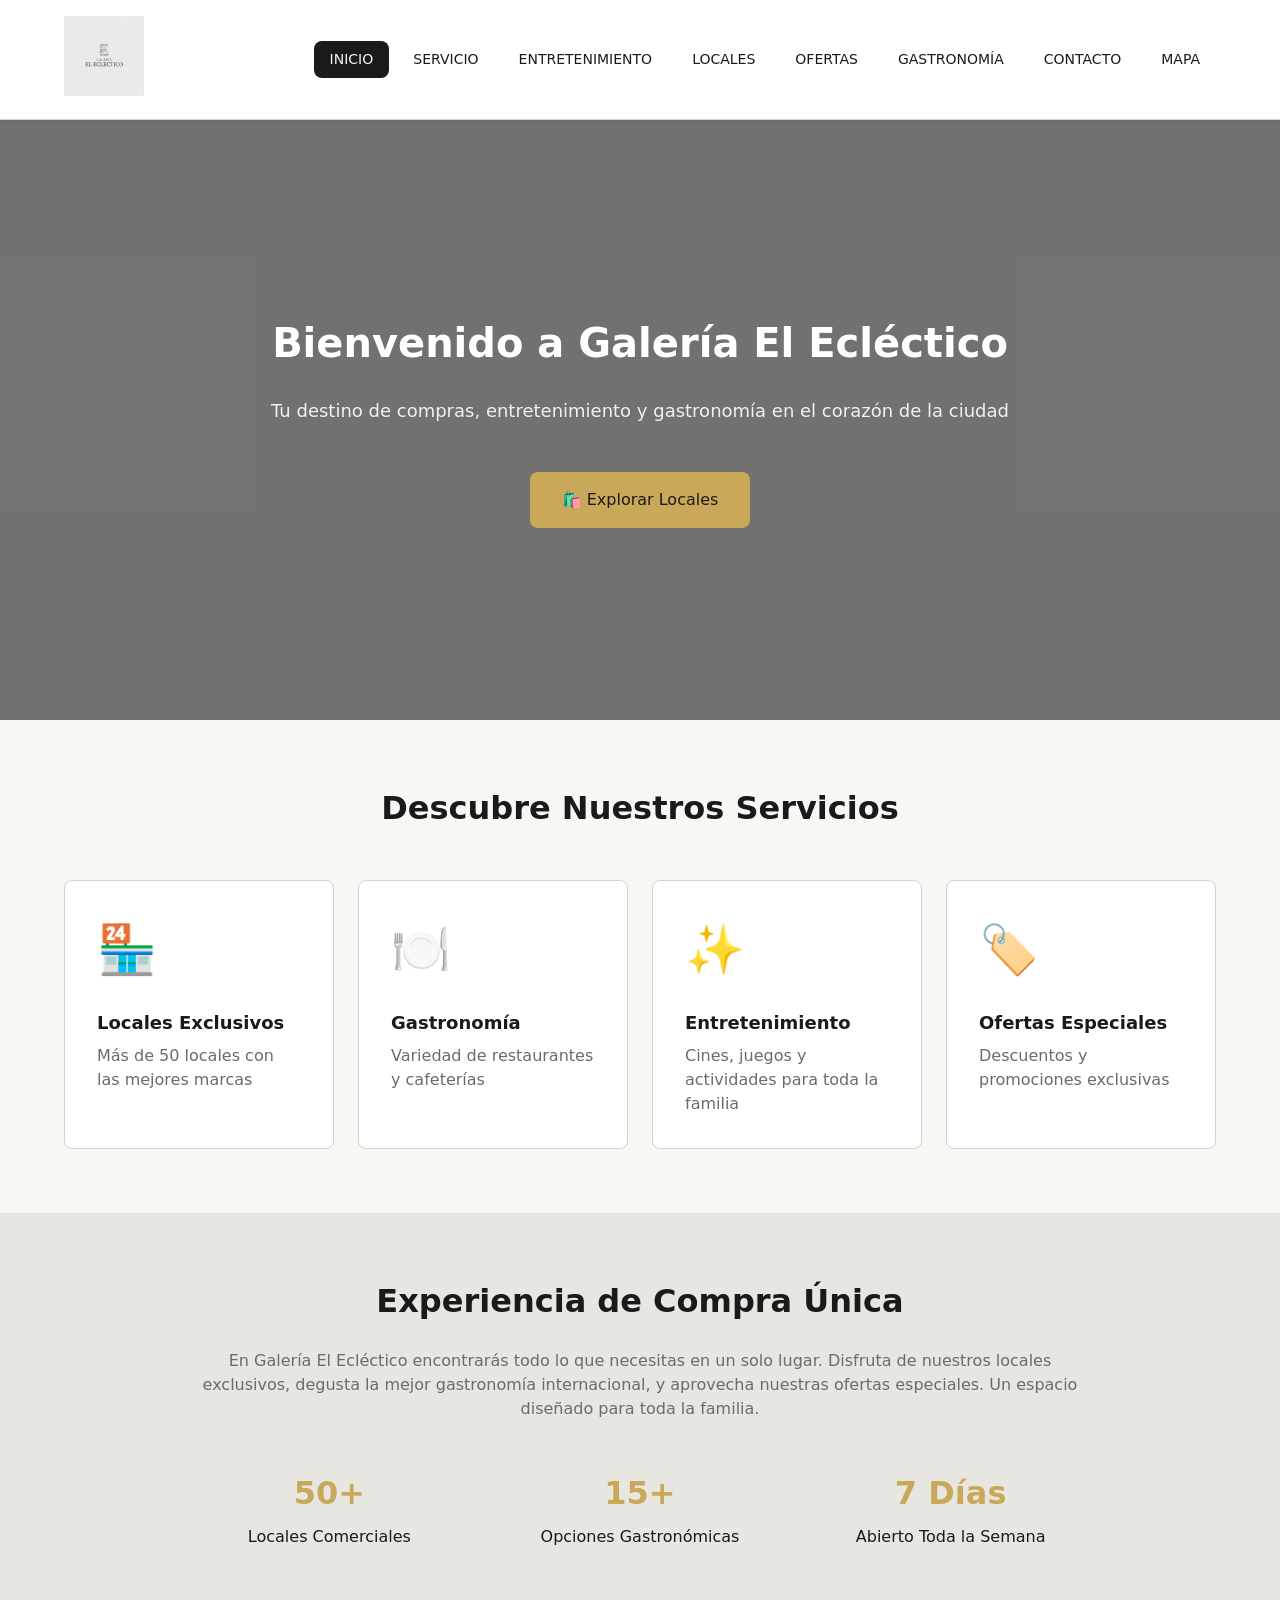
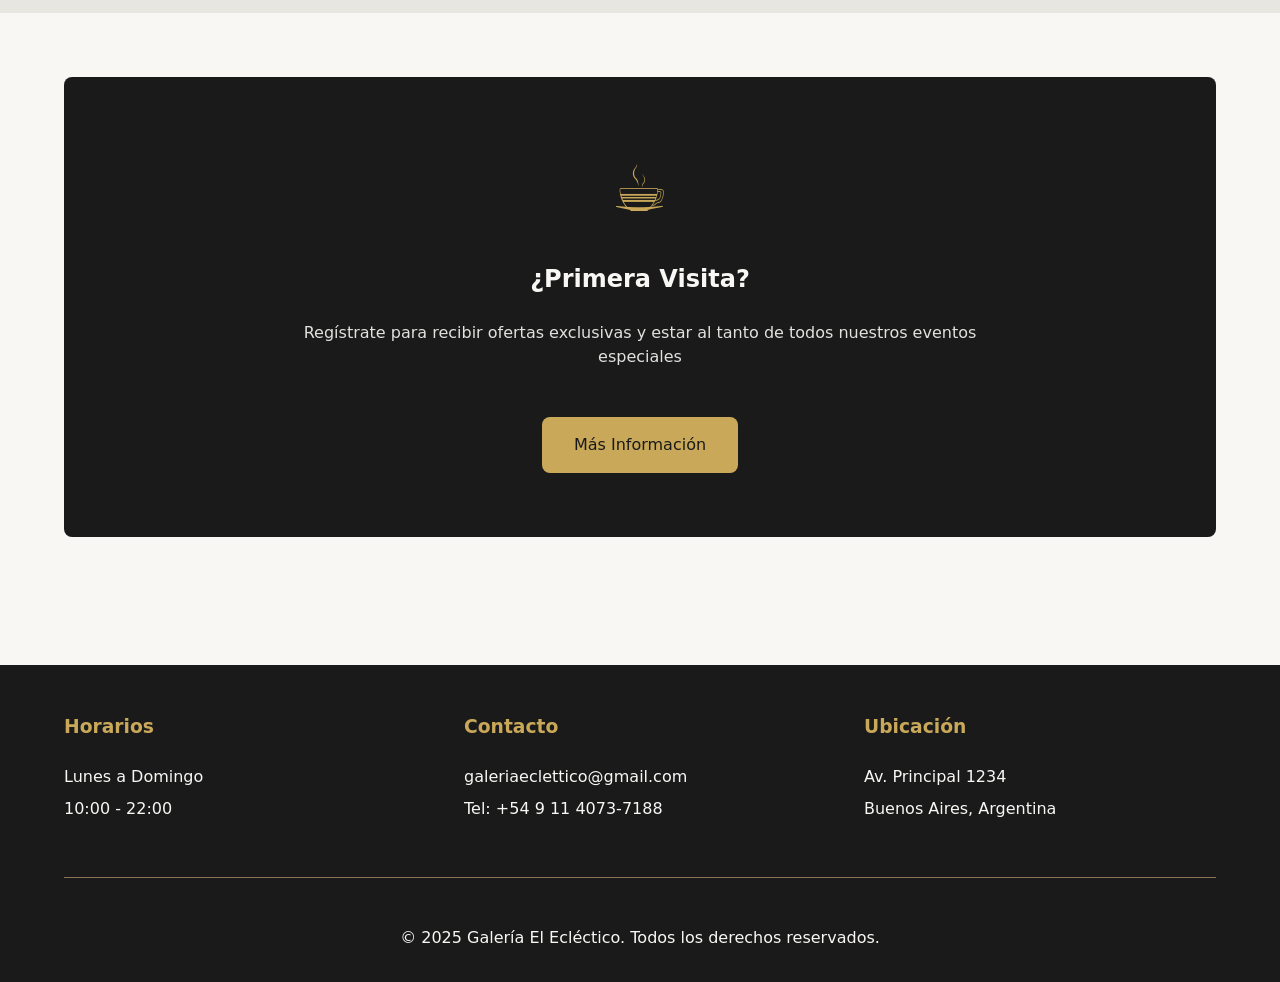
==== commit 08817fc1: "redesign and responsive code added" ====
--- a/index.html
+++ b/index.html
@@ -5,6 +5,7 @@
     <meta name="viewport" content="width=device-width, initial-scale=1.0">
     <title>Galería El Ecléctico - Inicio</title>
     <link rel="stylesheet" href="styles.css">
+    <script defer src="menu.js"></script>
 </head>
 <body>
     <!-- Header -->
@@ -12,11 +13,23 @@
         <div class="container">
             <div class="header-content">
                 <a href="index.html" class="logo">
-                    <img src="assets/logo.png" alt="Galería El Ecléctico">
+                    <img src="assets/logo-eclectico.png" alt="Galería El Ecléctico">
                 </a>
                 
+                <!-- Botón hamburguesa (solo visible en móvil) -->
+                <button class="hamburger" id="hamburger" aria-label="Menú">
+                    <span></span>
+                    <span></span>
+                    <span></span>
+                </button>
+                
                 <!-- Menú de navegación -->
-                <nav class="nav">
+                <nav class="nav" id="nav">
+                    <div class="nav-header">
+                        <h2>Menú de Navegación</h2>
+                        <p class="nav-subtitle">Explora las diferentes secciones de Galería El Ecléctico</p>
+                        <button class="nav-close" id="navClose" aria-label="Cerrar menú">✕</button>
+                    </div>
                     <a href="index.html" class="nav-link active">INICIO</a>
                     <a href="servicio.html" class="nav-link">SERVICIO</a>
                     <a href="entretenimiento.html" class="nav-link">ENTRETENIMIENTO</a>
--- a/styles.css
+++ b/styles.css
@@ -101,6 +101,160 @@
     color: var(--color-primary-foreground);
 }
 
+/* Botón hamburguesa (oculto en desktop) */
+.hamburger {
+    display: none;
+    flex-direction: column;
+    gap: 5px;
+    background: none;
+    border: none;
+    cursor: pointer;
+    padding: 8px;
+    z-index: 101;
+}
+
+.hamburger span {
+    width: 28px;
+    height: 3px;
+    background-color: var(--color-primary);
+    border-radius: 3px;
+    transition: all 0.3s ease;
+}
+
+.hamburger:hover span {
+    background-color: var(--color-secondary);
+}
+
+/* Header del menú móvil */
+.nav-header {
+    display: none;
+}
+
+.nav-close {
+    display: none;
+}
+
+/* Responsive - Menú móvil */
+@media (max-width: 768px) {
+    /* Mostrar hamburguesa */
+    .hamburger {
+        display: flex;
+    }
+
+    /* Transformar nav en menú lateral */
+    .nav {
+        position: fixed;
+        top: 0;
+        right: -100%;
+        width: 85%;
+        max-width: 400px;
+        height: 100vh;
+        background-color: var(--color-primary);
+        flex-direction: column;
+        gap: 0;
+        padding: 0;
+        box-shadow: -4px 0 20px rgba(0, 0, 0, 0.15);
+        transition: right 0.3s ease-in-out;
+        overflow-y: auto;
+        z-index: 10001;
+    }
+
+    /* Mostrar nav cuando está activo */
+    .nav.active {
+        right: 0 !important;
+    }
+
+    /* Overlay oscuro detrás del menú */
+    .nav.active::before {
+        content: '';
+        position: fixed;
+        top: 0;
+        left: 0;
+        right: 0;
+        bottom: 0;
+        background-color: rgba(0, 0, 0, 0.5);
+        z-index: -1;
+        width: 100vw;
+        height: 100vh;
+    }
+
+    /* Header del menú */
+    .nav-header {
+        display: block;
+        padding: var(--spacing-xl) var(--spacing-lg) var(--spacing-lg);
+        background-color: rgba(0, 0, 0, 0.2);
+        border-bottom: 1px solid rgba(255, 255, 255, 0.1);
+        position: relative;
+    }
+
+    .nav-header h2 {
+        font-size: var(--font-size-xl);
+        color: white;
+        margin-bottom: var(--spacing-xs);
+    }
+
+    .nav-subtitle {
+        font-size: var(--font-size-sm);
+        color: rgba(255, 255, 255, 0.7);
+        line-height: 1.4;
+    }
+
+    /* Botón cerrar */
+    .nav-close {
+        display: block;
+        position: absolute;
+        top: var(--spacing-md);
+        right: var(--spacing-md);
+        background: none;
+        border: none;
+        font-size: 2rem;
+        color: rgba(255, 255, 255, 0.8);
+        cursor: pointer;
+        width: 40px;
+        height: 40px;
+        display: flex;
+        align-items: center;
+        justify-content: center;
+        border-radius: 50%;
+        transition: all 0.2s;
+    }
+
+    .nav-close:hover {
+        background-color: rgba(255, 255, 255, 0.1);
+        color: white;
+    }
+
+    /* Links del menú móvil */
+    .nav-link {
+        padding: var(--spacing-md) var(--spacing-lg);
+        border-radius: 0;
+        border-bottom: 1px solid rgba(255, 255, 255, 0.1);
+        font-size: var(--font-size-base);
+        font-weight: 500;
+        display: block;
+        transition: all 0.2s;
+        color: white;
+    }
+
+    .nav-link:hover {
+        background-color: rgba(255, 255, 255, 0.1);
+        padding-left: calc(var(--spacing-lg) + 8px);
+        color: white;
+    }
+
+    .nav-link.active {
+        background-color: var(--color-secondary);
+        color: var(--color-primary);
+        font-weight: 600;
+    }
+
+    .nav-link.active:hover {
+        background-color: var(--color-secondary);
+        padding-left: var(--spacing-lg);
+        color: var(--color-primary);
+    }
+}
+
 /* Hero Section */
 .hero {
     height: 600px;
@@ -178,6 +332,15 @@
     margin-bottom: var(--spacing-xl);
 }
 
+.section-title-small {
+    font-size: var(--font-size-lg);
+    font-weight: 400;
+}
+
+.section-title-normal {
+    font-weight: 400;
+}
+
 /* Features Grid */
 .features-grid {
     display: grid;
@@ -362,7 +525,7 @@
     background-color: var(--color-card);
     border: 1px solid var(--color-border);
     border-radius: var(--radius);
-    padding: var(--spacing-lg);
+    padding: var(--spacing-md);
     transition: box-shadow 0.2s, transform 0.2s;
     display: flex;
     flex-direction: column;
@@ -377,11 +540,11 @@
     display: flex;
     justify-content: space-between;
     align-items: flex-start;
-    margin-bottom: var(--spacing-md);
+    margin-bottom: var(--spacing-sm);
 }
 
 .restaurant-icon {
-    font-size: 2.5rem;
+    font-size: 2rem;
 }
 
 .price-range {
@@ -407,14 +570,15 @@
 
 .restaurant-description {
     color: var(--color-muted-foreground);
-    margin-bottom: var(--spacing-md);
+    margin-bottom: var(--spacing-sm);
+    line-height: 1.4;
 }
 
 .restaurant-features {
     display: flex;
     flex-wrap: wrap;
     gap: var(--spacing-xs);
-    margin-bottom: var(--spacing-md);
+    margin-bottom: var(--spacing-sm);
     margin-top: auto;
 }
 
@@ -447,29 +611,42 @@
     background-color: var(--color-card);
     border: 1px solid var(--color-border);
     border-radius: var(--radius);
-    padding: var(--spacing-xl);
-    max-width: 900px;
+    padding: 0;
+    max-width: 1200px;
     margin: 0 auto;
+    display: grid;
+    grid-template-columns: 1fr 1fr;
+    overflow: hidden;
+    min-height: 350px;
+}
+
+.food-court-content {
+    padding: var(--spacing-lg);
 }
 
 .food-court-content h3 {
-    font-size: var(--font-size-xl);
+    font-size: var(--font-size-lg);
+    font-weight: 400;
+    margin-bottom: var(--spacing-sm);
+}
+
+.food-court-intro {
     margin-bottom: var(--spacing-md);
-}
-
-.food-court-intro {
-    margin-bottom: var(--spacing-lg);
+    line-height: 1.5;
+    font-size: var(--font-size-sm);
 }
 
 .food-court-features {
     list-style: none;
-    margin-bottom: var(--spacing-lg);
+    margin-bottom: var(--spacing-md);
 }
 
 .food-court-features li {
     padding: var(--spacing-xs) 0;
     padding-left: var(--spacing-md);
     position: relative;
+    color: var(--color-foreground);
+    font-size: var(--font-size-sm);
 }
 
 .food-court-features li::before {
@@ -477,23 +654,50 @@
     position: absolute;
     left: 0;
     color: var(--color-secondary);
-    font-size: 1.5rem;
+    font-size: 1.2rem;
     line-height: 1;
 }
 
 .capacity-box {
     background-color: var(--color-muted);
-    padding: var(--spacing-md);
+    padding: var(--spacing-sm) var(--spacing-md);
     border-radius: var(--radius);
     color: var(--color-muted-foreground);
+    font-size: var(--font-size-sm);
+}
+
+.food-court-visual {
+    background-color: var(--color-muted);
+    display: flex;
+    align-items: center;
+    justify-content: center;
+    padding: 0;
+    overflow: hidden;
+}
+
+.food-court-image {
+    width: 100%;
+    height: 100%;
+    object-fit: cover;
+}
+
+@media (max-width: 768px) {
+    .food-court-card {
+        grid-template-columns: 1fr;
+        min-height: auto;
+    }
+    
+    .food-court-visual {
+        min-height: 250px;
+    }
 }
 
 /* Services Grid */
 .services-grid {
     display: grid;
-    grid-template-columns: repeat(auto-fit, minmax(280px, 1fr));
+    grid-template-columns: repeat(auto-fit, minmax(250px, 1fr));
     gap: var(--spacing-lg);
-    max-width: 1000px;
+    max-width: 1400px;
     margin: 0 auto;
 }
 
@@ -557,12 +761,24 @@
     gap: var(--spacing-xl);
 }
 
+.store-card-link {
+    text-decoration: none;
+    color: inherit;
+    display: block;
+    transition: transform 0.3s ease;
+}
+
+.store-card-link:hover {
+    transform: translateY(-4px);
+}
+
 .store-card {
     background-color: var(--color-card);
     border: 1px solid var(--color-border);
     border-radius: var(--radius);
     overflow: hidden;
     transition: box-shadow 0.2s;
+    height: 100%;
 }
 
 .store-card:hover {
@@ -575,10 +791,59 @@
     display: flex;
     align-items: center;
     justify-content: center;
+    position: relative;
+    background-size: cover;
+    background-position: center;
+}
+
+.store-image::before {
+    content: '';
+    position: absolute;
+    top: 0;
+    left: 0;
+    right: 0;
+    bottom: 0;
+    background: rgba(0, 0, 0, 0.3);
+    z-index: 1;
+}
+
+.store-image-flowers {
+    background: linear-gradient(135deg, #FF6B9D 0%, #C44569 50%, #FFA07A 100%),
+                url('https://images.unsplash.com/photo-1490750967868-88aa4486c946?w=800&q=80');
+    background-blend-mode: overlay;
+    background-size: cover;
+    background-position: center;
+}
+
+.store-image-pets {
+    background: linear-gradient(135deg, #A8E6CF 0%, #FFD3B6 50%, #FFAAA5 100%),
+                url('https://images.unsplash.com/photo-1450778869180-41d0601e046e?w=800&q=80');
+    background-blend-mode: overlay;
+    background-size: cover;
+    background-position: center;
+}
+
+.store-image-food {
+    background: linear-gradient(135deg, #FFD89B 0%, #19547B 50%, #FF6767 100%),
+                url('https://images.unsplash.com/photo-1555939594-58d7cb561ad1?w=800&q=80');
+    background-blend-mode: overlay;
+    background-size: cover;
+    background-position: center;
+}
+
+.store-image-design {
+    background: linear-gradient(135deg, #667EEA 0%, #764BA2 50%, #F093FB 100%),
+                url('https://images.unsplash.com/photo-1616486338812-3dadae4b4ace?w=800&q=80');
+    background-blend-mode: overlay;
+    background-size: cover;
+    background-position: center;
 }
 
 .store-icon {
     font-size: 4rem;
+    position: relative;
+    z-index: 2;
+    filter: drop-shadow(0 2px 8px rgba(0, 0, 0, 0.3));
 }
 
 .store-content {
@@ -682,264 +947,461 @@
     margin-bottom: var(--spacing-xs);
 }
 
-/* Offers */
-.offers-grid {
+/* Ofertas Vigentes - New Design */
+.offers-vigentes-grid {
     display: grid;
-    grid-template-columns: repeat(auto-fill, minmax(320px, 1fr));
-    gap: var(--spacing-lg);
-}
-
-.offer-card {
+    grid-template-columns: repeat(2, 1fr);
+    gap: var(--spacing-xl);
+    max-width: 1400px;
+    margin: 0 auto;
+}
+
+.offer-vigente-card {
     background-color: var(--color-card);
     border: 1px solid var(--color-border);
     border-radius: var(--radius);
-    overflow: hidden;
-    transition: box-shadow 0.2s, transform 0.2s;
-}
-
-.offer-card:hover {
+    padding: var(--spacing-md);
+    position: relative;
+    transition: box-shadow 0.3s ease, transform 0.3s ease;
+}
+
+.offer-vigente-card:hover {
     box-shadow: var(--shadow-lg);
     transform: translateY(-4px);
 }
 
-.offer-header {
-    background: linear-gradient(135deg, var(--color-secondary), var(--color-accent));
+.offer-card-featured {
+    border: 2px solid var(--color-secondary);
+}
+
+.offer-vigente-header {
+    display: flex;
+    justify-content: space-between;
+    align-items: center;
+    margin-bottom: var(--spacing-xs);
+}
+
+.offer-vigente-discount {
+    background-color: var(--color-primary);
+    color: var(--color-background);
+    padding: var(--spacing-xs) var(--spacing-sm);
+    border-radius: var(--radius);
+    font-weight: 700;
+    font-size: var(--font-size-sm);
+    white-space: nowrap;
+}
+
+.offer-featured-badge {
+    display: inline-block;
+    background-color: #dc2626;
+    color: white;
+    padding: var(--spacing-xs) var(--spacing-sm);
+    border-radius: calc(var(--radius) / 2);
+    font-weight: 600;
+    font-size: var(--font-size-xs);
+    text-transform: uppercase;
+    margin-bottom: var(--spacing-xs);
+}
+
+.offer-vigente-content {
+    margin-top: 0;
+}
+
+.offer-vigente-content h3 {
+    font-size: var(--font-size-xl);
+    color: var(--color-foreground);
+    margin: 0;
+}
+
+.offer-vigente-description {
+    color: var(--color-muted-foreground);
+    margin-bottom: var(--spacing-sm);
+    line-height: 1.4;
+}
+
+.offer-vigente-validity {
+    color: var(--color-muted-foreground);
+    font-size: var(--font-size-sm);
+    margin-bottom: var(--spacing-sm);
+}
+
+.offer-vigente-tag {
+    display: inline-block;
+    background-color: var(--color-secondary);
     color: var(--color-primary);
+    padding: var(--spacing-xs) var(--spacing-sm);
+    border-radius: calc(var(--radius) / 2);
+    font-size: var(--font-size-sm);
+    font-weight: 500;
+}
+
+/* Ofertas del Día */
+.ofertas-dia-grid {
+    display: grid;
+    grid-template-columns: repeat(4, 1fr);
+    gap: var(--spacing-lg);
+    max-width: 1400px;
+    margin: 0 auto;
+}
+
+.oferta-dia-card {
+    background-color: var(--color-card);
+    border: 1px solid var(--color-border);
+    border-radius: var(--radius);
+    padding: var(--spacing-md) var(--spacing-lg);
+    text-align: center;
+    transition: box-shadow 0.3s ease;
+    display: flex;
+    flex-direction: column;
+    justify-content: center;
+    min-height: 140px;
+}
+
+.oferta-dia-card:hover {
+    box-shadow: var(--shadow-md);
+}
+
+.oferta-dia-day {
+    background-color: var(--color-primary);
+    color: var(--color-background);
+    padding: var(--spacing-xs) var(--spacing-md);
+    border-radius: var(--radius);
+    font-weight: 600;
+    margin-bottom: var(--spacing-sm);
+    display: inline-block;
+    font-size: var(--font-size-sm);
+}
+
+.oferta-dia-card h3 {
+    font-size: var(--font-size-base);
+    margin-bottom: var(--spacing-xs);
+    color: var(--color-foreground);
+}
+
+.oferta-dia-card p {
+    color: var(--color-muted-foreground);
+    font-size: var(--font-size-sm);
+    margin: 0;
+}
+
+/* Beneficios Adicionales */
+.beneficios-grid {
+    display: grid;
+    grid-template-columns: repeat(4, 1fr);
+    gap: var(--spacing-lg);
+    max-width: 1400px;
+    margin: 0 auto;
+}
+
+.beneficio-card {
+    background-color: var(--color-card);
+    border: 1px solid var(--color-border);
+    border-radius: var(--radius);
     padding: var(--spacing-lg);
     text-align: center;
-}
-
-.offer-discount {
-    font-size: var(--font-size-3xl);
-    font-weight: bold;
-    margin-bottom: var(--spacing-xs);
-}
-
-.offer-content {
-    padding: var(--spacing-lg);
-}
-
-.offer-content h3 {
-    font-size: var(--font-size-lg);
+    transition: box-shadow 0.3s ease;
+}
+
+.beneficio-card:hover {
+    box-shadow: var(--shadow-md);
+}
+
+.beneficio-icon {
+    font-size: 2.5rem;
     margin-bottom: var(--spacing-sm);
 }
 
-.offer-badge {
-    display: inline-block;
-    background-color: var(--color-muted);
+.beneficio-card h3 {
+    font-size: var(--font-size-base);
+    margin-bottom: var(--spacing-sm);
     color: var(--color-foreground);
-    padding: 0.25rem 0.75rem;
-    border-radius: calc(var(--radius) / 2);
-    font-size: var(--font-size-sm);
-    margin-bottom: var(--spacing-sm);
-}
-
-.offer-description {
+}
+
+.beneficio-card p {
     color: var(--color-muted-foreground);
+    line-height: 1.6;
+    font-size: var(--font-size-sm);
+}
+
+/* Newsletter Section */
+.newsletter-section {
+    background-color: var(--color-primary);
+    color: var(--color-background);
+    padding: var(--spacing-xl) 0;
+}
+
+.newsletter-card {
+    text-align: center;
+    max-width: 800px;
+    margin: 0 auto;
+}
+
+.newsletter-icon {
+    font-size: 3rem;
     margin-bottom: var(--spacing-md);
-}
-
-.offer-validity {
-    font-size: var(--font-size-sm);
-    color: var(--color-muted-foreground);
-    border-top: 1px solid var(--color-border);
-    padding-top: var(--spacing-sm);
-}
-
-/* Terms */
-.terms-content {
+    color: white;
+}
+
+.newsletter-card h2 {
+    font-size: var(--font-size-xl);
+    margin-bottom: var(--spacing-md);
+    color: white;
+}
+
+.newsletter-text {
+    font-size: var(--font-size-base);
+    margin-bottom: var(--spacing-lg);
+    color: rgba(248, 247, 244, 0.9);
+    line-height: 1.5;
+}
+
+.newsletter-card .btn {
+    margin-top: 0;
+}
+
+/* Terms Card */
+.terms-card {
     max-width: 800px;
     margin: 0 auto;
     background-color: var(--color-card);
-    padding: var(--spacing-xl);
-    border-radius: var(--radius);
-}
-
-.terms-content h3 {
-    font-size: var(--font-size-xl);
+    padding: var(--spacing-lg);
+    border-radius: var(--radius);
+    border: 1px solid var(--color-border);
+}
+
+.terms-card h3 {
+    font-size: var(--font-size-lg);
     margin-bottom: var(--spacing-md);
-}
-
-.terms-content ul {
+    text-align: center;
+}
+
+.terms-list {
     list-style: none;
     padding: 0;
 }
 
-.terms-content li {
-    padding: var(--spacing-sm) 0;
-    padding-left: var(--spacing-lg);
-    position: relative;
-}
-
-.terms-content li::before {
-    content: "•";
-    position: absolute;
-    left: 0;
-    color: var(--color-secondary);
-    font-size: 1.5rem;
+.terms-list li {
+    padding: var(--spacing-xs) 0;
+    color: var(--color-muted-foreground);
+    line-height: 1.5;
+    font-size: var(--font-size-sm);
 }
 
 /* Contact Cards */
-.contact-grid {
-    display: grid;
-    grid-template-columns: repeat(auto-fit, minmax(280px, 1fr));
-    gap: var(--spacing-lg);
-    max-width: 1000px;
-    margin: 0 auto;
-}
-
-.contact-card {
-    background-color: var(--color-card);
-    border: 1px solid var(--color-border);
-    border-radius: var(--radius);
-    padding: var(--spacing-xl);
-    text-align: center;
-}
-
 .contact-icon {
     font-size: 3rem;
     margin-bottom: var(--spacing-md);
 }
 
-.contact-card h3 {
+.contact-description {
+    font-size: var(--font-size-sm);
+    color: var(--color-muted-foreground);
+}
+
+/* Entertainment Modern Cards */
+.entertainment-modern-grid {
+    display: grid;
+    grid-template-columns: repeat(2, 1fr);
+    gap: var(--spacing-xl);
+    max-width: 1400px;
+    margin: 0 auto;
+}
+
+.entertainment-modern-card {
+    background-color: var(--color-card);
+    border: 1px solid var(--color-border);
+    border-radius: var(--radius);
+    padding: var(--spacing-xl);
+    transition: box-shadow 0.2s, transform 0.2s;
+    text-align: left;
+}
+
+.entertainment-modern-card:hover {
+    box-shadow: var(--shadow-lg);
+    transform: translateY(-4px);
+}
+
+.entertainment-modern-icon {
+    font-size: 4rem;
+    margin-bottom: var(--spacing-md);
+}
+
+.entertainment-modern-card h3 {
+    font-size: var(--font-size-xl);
+    margin-bottom: var(--spacing-md);
+    color: var(--color-foreground);
+}
+
+.entertainment-modern-description {
+    color: var(--color-muted-foreground);
+    margin-bottom: var(--spacing-lg);
+    line-height: 1.6;
+}
+
+.entertainment-tags {
+    display: flex;
+    flex-wrap: wrap;
+    gap: var(--spacing-sm);
+}
+
+.entertainment-tag {
+    background-color: var(--color-secondary);
+    color: var(--color-primary);
+    padding: var(--spacing-xs) var(--spacing-md);
+    border-radius: calc(var(--radius) / 2);
+    font-size: var(--font-size-sm);
+    font-weight: 500;
+}
+
+/* Section Header with Icon */
+.section-header-with-icon {
+    display: flex;
+    align-items: center;
+    justify-content: center;
+    gap: var(--spacing-md);
+    margin-bottom: var(--spacing-xl);
+}
+
+/* Upcoming Events */
+.events-upcoming-grid {
+    display: grid;
+    grid-template-columns: repeat(4, 1fr);
+    gap: var(--spacing-lg);
+    max-width: 1400px;
+    margin: 0 auto;
+}
+
+.event-upcoming-card {
+    background-color: var(--color-card);
+    border: 1px solid var(--color-border);
+    border-radius: var(--radius);
+    padding: var(--spacing-lg);
+    transition: box-shadow 0.2s, transform 0.2s;
+}
+
+.event-upcoming-card:hover {
+    box-shadow: var(--shadow-md);
+    transform: translateY(-2px);
+}
+
+.event-date {
+    margin-bottom: var(--spacing-md);
+}
+
+.event-date-box {
+    display: inline-block;
+    background-color: var(--color-primary);
+    color: var(--color-background);
+    padding: var(--spacing-sm) var(--spacing-md);
+    border-radius: var(--radius);
+    font-weight: 600;
+    font-size: var(--font-size-sm);
+}
+
+.event-upcoming-card h3 {
     font-size: var(--font-size-lg);
     margin-bottom: var(--spacing-sm);
-}
-
-.contact-card p {
+    color: var(--color-foreground);
+}
+
+.event-upcoming-card p {
+    color: var(--color-muted-foreground);
     margin-bottom: var(--spacing-xs);
 }
 
-.contact-description {
-    font-size: var(--font-size-sm);
+.event-time {
     color: var(--color-muted-foreground);
-}
-
-/* FAQ */
-.faq-content {
-    max-width: 900px;
-    margin: 0 auto;
-}
-
-.faq-item {
-    background-color: var(--color-card);
-    border: 1px solid var(--color-border);
-    border-radius: var(--radius);
-    padding: var(--spacing-lg);
-    margin-bottom: var(--spacing-md);
-}
-
-.faq-item h3 {
-    font-size: var(--font-size-lg);
-    margin-bottom: var(--spacing-sm);
-    color: var(--color-secondary);
-}
-
-.faq-item p {
-    color: var(--color-muted-foreground);
-}
-
-/* Entertainment */
-.entertainment-grid {
+    font-size: var(--font-size-sm);
+    font-weight: 500;
+}
+
+/* Kids Zone */
+.kids-zone-grid {
     display: grid;
     grid-template-columns: repeat(auto-fit, minmax(350px, 1fr));
     gap: var(--spacing-xl);
-}
-
-.entertainment-card {
+    max-width: 1200px;
+    margin: 0 auto;
+}
+
+.kids-zone-card {
     background-color: var(--color-card);
     border: 1px solid var(--color-border);
     border-radius: var(--radius);
     padding: var(--spacing-xl);
-    transition: box-shadow 0.2s, transform 0.2s;
-}
-
-.entertainment-card:hover {
-    box-shadow: var(--shadow-lg);
-    transform: translateY(-4px);
-}
-
-.entertainment-icon {
-    font-size: 3.5rem;
+}
+
+.kids-zone-icon {
+    font-size: 3rem;
     margin-bottom: var(--spacing-md);
-    text-align: center;
-}
-
-.entertainment-card h3 {
+}
+
+.kids-zone-card h3 {
     font-size: var(--font-size-xl);
     margin-bottom: var(--spacing-md);
-    text-align: center;
-}
-
-.entertainment-description {
+    color: var(--color-foreground);
+}
+
+.kids-zone-card p {
     color: var(--color-muted-foreground);
+    line-height: 1.6;
+}
+
+/* Cinema Detail Section */
+.cinema-detail-section {
+    background-color: var(--color-primary);
+    color: var(--color-background);
+}
+
+.cinema-detail-card {
+    text-align: center;
+    max-width: 1200px;
+    margin: 0 auto;
+}
+
+.cinema-detail-icon {
+    font-size: 4rem;
     margin-bottom: var(--spacing-lg);
-    text-align: center;
-}
-
-.entertainment-features {
-    display: grid;
-    grid-template-columns: repeat(2, 1fr);
-    gap: var(--spacing-sm);
-}
-
-.feature-item {
-    font-size: var(--font-size-sm);
-    color: var(--color-foreground);
-}
-
-/* Schedule Table */
-.schedule-table {
-    max-width: 800px;
-    margin: 0 auto;
-    background-color: var(--color-card);
-    border-radius: var(--radius);
-    overflow: hidden;
-}
-
-.schedule-row {
-    display: flex;
-    justify-content: space-between;
-    align-items: center;
-    padding: var(--spacing-md) var(--spacing-lg);
-    border-bottom: 1px solid var(--color-border);
-}
-
-.schedule-row:last-child {
-    border-bottom: none;
-}
-
-.schedule-label {
-    font-weight: 500;
+    color: var(--color-secondary);
+}
+
+.cinema-detail-card h2 {
+    font-size: var(--font-size-2xl);
+    margin-bottom: var(--spacing-lg);
+    color: var(--color-background);
+}
+
+.cinema-detail-description {
     font-size: var(--font-size-lg);
-}
-
-.schedule-time {
-    color: var(--color-muted-foreground);
-}
-
-/* Events Grid */
-.events-grid {
+    margin-bottom: var(--spacing-xl);
+    color: rgba(248, 247, 244, 0.9);
+    line-height: 1.6;
+    max-width: 900px;
+    margin-left: auto;
+    margin-right: auto;
+    padding: 0 var(--spacing-xl);
+}
+
+.cinema-detail-info {
     display: grid;
     grid-template-columns: repeat(auto-fit, minmax(250px, 1fr));
-    gap: var(--spacing-lg);
-}
-
-.event-card {
-    background-color: var(--color-card);
-    border: 1px solid var(--color-border);
-    border-radius: var(--radius);
+    gap: var(--spacing-xl);
+    margin-top: var(--spacing-xl);
+}
+
+.cinema-info-item {
     padding: var(--spacing-lg);
-    text-align: center;
-}
-
-.event-card h3 {
+}
+
+.cinema-info-item h4 {
+    color: var(--color-secondary);
     font-size: var(--font-size-lg);
     margin-bottom: var(--spacing-sm);
 }
 
-.event-card p {
-    color: var(--color-muted-foreground);
+.cinema-info-item p {
+    color: rgba(248, 247, 244, 0.85);
+    font-size: var(--font-size-base);
 }
 
 /* Pricing */
@@ -1260,11 +1722,6 @@
     text-decoration: underline;
 }
 
-.message-time {
-    font-size: var(--font-size-sm);
-    color: var(--color-muted-foreground);
-}
-
 /* Interactive Chat */
 .chat-interactive {
     margin-top: var(--spacing-xl);
@@ -1347,81 +1804,6 @@
     background: linear-gradient(135deg, var(--color-card) 0%, var(--color-muted) 100%);
 }
 
-/* Quick Options (removed old version) */
-.chat-quick-options {
-    margin: var(--spacing-xl) 0;
-    padding: var(--spacing-md);
-    background-color: var(--color-card);
-    border-radius: var(--radius);
-}
-
-.quick-options-title {
-    font-weight: 500;
-    margin-bottom: var(--spacing-md);
-}
-
-.quick-option-buttons {
-    display: flex;
-    flex-wrap: wrap;
-    gap: var(--spacing-sm);
-}
-
-.quick-option-btn {
-    display: inline-block;
-    padding: var(--spacing-xs) var(--spacing-md);
-    background-color: var(--color-secondary);
-    color: var(--color-secondary-foreground);
-    text-decoration: none;
-    border-radius: calc(var(--radius) * 2);
-    font-size: var(--font-size-sm);
-    transition: transform 0.2s, opacity 0.2s;
-}
-
-.quick-option-btn:hover {
-    transform: translateY(-2px);
-    opacity: 0.9;
-}
-
-/* FAQ Responses (old version - can be removed) */
-.chat-responses {
-    margin-top: var(--spacing-xl);
-}
-
-.chat-faq-item {
-    margin-bottom: var(--spacing-md);
-    background-color: var(--color-card);
-    border: 1px solid var(--color-border);
-    border-radius: var(--radius);
-    overflow: hidden;
-}
-
-.chat-faq-item summary {
-    padding: var(--spacing-md);
-    cursor: pointer;
-    font-weight: 500;
-    list-style: none;
-    user-select: none;
-    transition: background-color 0.2s;
-}
-
-.chat-faq-item summary::-webkit-details-marker {
-    display: none;
-}
-
-.chat-faq-item summary:hover {
-    background-color: var(--color-muted);
-}
-
-.chat-faq-item[open] summary {
-    background-color: var(--color-muted);
-    border-bottom: 1px solid var(--color-border);
-}
-
-.chat-faq-item .chat-message {
-    padding: var(--spacing-md);
-    margin-bottom: 0;
-}
-
 .chatbot-footer {
     background-color: var(--color-muted);
     padding: var(--spacing-md);
@@ -1470,9 +1852,7 @@
 
 /* Responsive */
 @media (max-width: 768px) {
-    .nav {
-        display: none;
-    }
+    /* El nav ahora se maneja con el menú hamburguesa, no se oculta */
     
     .hero-content h1 {
         font-size: var(--font-size-xl);
@@ -1505,17 +1885,34 @@
     .categories-grid {
         grid-template-columns: repeat(2, 1fr);
     }
-    
-    .offers-grid {
+
+    .offers-vigentes-grid {
         grid-template-columns: 1fr;
     }
-    
-    .entertainment-grid {
+
+    .ofertas-dia-grid {
         grid-template-columns: 1fr;
     }
-    
-    .entertainment-features {
+
+    .beneficios-grid {
+        grid-template-columns: repeat(2, 1fr);
+    }
+
+    .entertainment-modern-grid {
         grid-template-columns: 1fr;
+    }
+
+    .events-upcoming-grid {
+        grid-template-columns: 1fr;
+    }
+
+    .kids-zone-grid {
+        grid-template-columns: 1fr;
+    }
+
+    .cinema-detail-info {
+        grid-template-columns: 1fr;
+        gap: var(--spacing-lg);
     }
     
     .schedule-row {
@@ -1731,155 +2128,274 @@
     font-style: italic;
 }
 
-/* Plano del piso - Vista aérea */
+/* Plano del piso - Vista aérea estilo blueprint */
 .floor-plan {
     position: relative;
     width: 100%;
     height: 600px;
-    background-color: #e8e6e1;
-    border-radius: var(--radius);
-    box-shadow: var(--shadow-md);
-    border: 2px solid var(--color-border);
-    overflow: hidden;
-}
-
-/* Estructura del edificio */
+    background: 
+        linear-gradient(0deg, rgba(201, 169, 89, 0.03) 1px, transparent 1px),
+        linear-gradient(90deg, rgba(201, 169, 89, 0.03) 1px, transparent 1px),
+        #f5f5f0;
+    background-size: 20px 20px;
+    border-radius: var(--radius);
+    box-shadow: var(--shadow-lg), inset 0 0 50px rgba(0, 0, 0, 0.02);
+    border: 3px solid var(--color-primary);
+    overflow: visible !important;
+    position: relative;
+}
+
+/* Estructura del edificio - Paredes exteriores */
 .floor-plan::before {
     content: '';
     position: absolute;
-    top: 8%;
-    left: 5%;
+    top: 10%;
+    left: 8%;
     right: 5%;
-    bottom: 8%;
-    background-color: white;
-    border: 4px solid var(--color-primary);
-    border-radius: 8px;
-    box-shadow: inset 0 0 20px rgba(0, 0, 0, 0.05);
+    bottom: 10%;
+    background-color: transparent;
+    border: 6px solid var(--color-primary);
+    border-radius: 4px;
+    box-shadow: 
+        inset 0 0 0 2px #fff,
+        0 4px 20px rgba(0, 0, 0, 0.15);
     z-index: 1;
 }
 
-/* Pasillo central horizontal */
+/* Pasillo central horizontal - Con sombra y textura */
 .floor-plan::after {
     content: '';
     position: absolute;
-    top: 45%;
-    left: 5%;
+    top: 43%;
+    left: 8%;
     right: 5%;
-    height: 10%;
-    background: linear-gradient(180deg, #f0f0f0 0%, #d4d2cd 50%, #f0f0f0 100%);
-    border-top: 2px dashed #999;
-    border-bottom: 2px dashed #999;
+    height: 14%;
+    background: 
+        repeating-linear-gradient(
+            90deg,
+            rgba(201, 169, 89, 0.08) 0px,
+            rgba(201, 169, 89, 0.08) 15px,
+            rgba(201, 169, 89, 0.15) 15px,
+            rgba(201, 169, 89, 0.15) 30px
+        ),
+        linear-gradient(180deg, 
+            rgba(201, 169, 89, 0.1) 0%, 
+            rgba(201, 169, 89, 0.2) 50%, 
+            rgba(201, 169, 89, 0.1) 100%
+        );
+    border-top: 3px solid rgba(201, 169, 89, 0.4);
+    border-bottom: 3px solid rgba(201, 169, 89, 0.4);
+    box-shadow: 
+        inset 0 3px 8px rgba(0, 0, 0, 0.1),
+        inset 0 -3px 8px rgba(0, 0, 0, 0.1);
     z-index: 2;
     pointer-events: none;
 }
 
-/* Grid del mapa */
-.floor-grid {
-    display: grid;
-    grid-template-columns: repeat(auto-fill, minmax(150px, 1fr));
-    gap: var(--spacing-md);
-    padding: var(--spacing-md);
-}
-
-/* Entrada y escaleras */
-.entrance, .stairs {
+/* Indicador de pasillo mejorado */
+.hallway-label {
     position: absolute;
-    bottom: 2%;
+    top: 50%;
     left: 50%;
-    transform: translateX(-50%);
-    background: linear-gradient(180deg, var(--color-secondary) 0%, #B8963D 100%);
+    transform: translate(-50%, -50%);
+    background: linear-gradient(90deg, 
+        rgba(201, 169, 89, 0.95) 0%, 
+        rgba(201, 169, 89, 1) 50%, 
+        rgba(201, 169, 89, 0.95) 100%
+    );
+    padding: 12px 32px;
+    border-radius: 6px;
+    font-size: 0.95rem;
+    font-weight: 900;
+    color: white;
+    text-transform: uppercase;
+    letter-spacing: 2px;
+    border: 3px solid var(--color-primary);
+    box-shadow: 
+        0 4px 15px rgba(0, 0, 0, 0.3),
+        inset 0 1px 0 rgba(255, 255, 255, 0.3);
+    z-index: 995;
+    pointer-events: none;
+    text-shadow: 0 2px 4px rgba(0, 0, 0, 0.3);
+    text-align: center;
+}
+
+.hallway-sublabel {
+    font-size: 0.65rem;
+    font-weight: 600;
+    letter-spacing: 1px;
+    margin-top: 4px;
+    opacity: 0.9;
+    text-transform: none;
+}
+
+/* Conexión de escaleras/ascensor al final del pasillo */
+.stair-connection {
+    position: absolute;
+    top: 50%;
+    right: 10px;
+    transform: translateY(-50%);
+    background: linear-gradient(135deg, #2d2d2d 0%, #1A1A1A 100%);
+    color: white;
+    padding: 12px 16px;
+    border-radius: 6px;
+    font-weight: 900;
+    font-size: 0.7rem;
+    z-index: 995;
+    box-shadow: 0 4px 12px rgba(0, 0, 0, 0.4);
+    border: 3px solid var(--color-secondary);
+    pointer-events: none;
+    display: flex;
+    flex-direction: column;
+    align-items: center;
+    gap: 4px;
+    text-align: center;
+    letter-spacing: 1px;
+}
+
+.stair-connection span:first-child {
+    font-size: 1.5rem;
+    line-height: 1;
+}
+
+.stair-connection span:not(:first-child) {
+    font-size: 0.6rem;
+    letter-spacing: 0.5px;
+}
+
+/* Marcador de entrada desde la avenida (izquierda) */
+.entrance-marker {
+    position: absolute;
+    top: 50%;
+    left: 75px;
+    transform: translateY(-50%);
+    background: linear-gradient(135deg, var(--color-secondary) 0%, #B8963D 100%);
+    color: white;
+    padding: 12px 16px;
+    border-radius: 6px;
+    font-weight: 900;
+    font-size: 0.7rem;
+    z-index: 995;
+    box-shadow: 0 4px 12px rgba(201, 169, 89, 0.5);
+    border: 3px solid var(--color-primary);
+    pointer-events: none;
+    display: flex;
+    flex-direction: column;
+    align-items: center;
+    gap: 4px;
+    text-align: center;
+    letter-spacing: 1px;
+}
+
+.entrance-marker span:first-child {
+    font-size: 1.5rem;
+    line-height: 1;
+}
+
+.entrance-marker span:not(:first-child) {
+    font-size: 0.6rem;
+    letter-spacing: 0.5px;
+}
+
+/* Indicador de orientación (brújula) */
+.compass-indicator {
+    position: absolute;
+    top: 15px;
+    right: 15px;
+    background: white;
+    border: 3px solid var(--color-primary);
+    border-radius: 50%;
+    width: 70px;
+    height: 70px;
+    display: flex;
+    flex-direction: column;
+    align-items: center;
+    justify-content: center;
+    box-shadow: 0 4px 15px rgba(0, 0, 0, 0.2);
+    z-index: 998;
+    pointer-events: none;
+}
+
+.compass-arrow {
+    font-size: 1.5rem;
+    color: var(--color-secondary);
+    line-height: 1;
+    font-weight: 900;
+}
+
+.compass-label {
+    font-size: 0.5rem;
+    font-weight: 900;
+    color: var(--color-primary);
+    letter-spacing: 1px;
+    margin-top: 2px;
+}
+
+/* Etiquetas de calles - Barras prominentes */
+.street-label {
+    position: absolute;
+    background: linear-gradient(90deg, #1A1A1A 0%, #2d2d2d 50%, #1A1A1A 100%);
     color: white;
     padding: var(--spacing-md) var(--spacing-xl);
-    border-radius: 8px 8px 0 0;
     font-weight: 900;
-    font-size: var(--font-size-base);
-    box-shadow: 0 -4px 10px rgba(0, 0, 0, 0.2);
-    z-index: 100;
+    font-size: var(--font-size-lg);
+    z-index: 999;
+    box-shadow: 0 4px 15px rgba(0, 0, 0, 0.5);
+    text-align: center;
+    letter-spacing: 3px;
     text-transform: uppercase;
-    letter-spacing: 1px;
-    border: 3px solid var(--color-primary);
-    border-bottom: none;
-}
-
-.entrance::before, .stairs::before {
-    content: '';
-    position: absolute;
-    bottom: -20px;
-    left: 50%;
-    transform: translateX(-50%);
-    width: 0;
-    height: 0;
-    border-left: 15px solid transparent;
-    border-right: 15px solid transparent;
-    border-top: 20px solid #B8963D;
-}
-
-.stairs {
-    background: linear-gradient(180deg, #8B7355 0%, #6B5D4F 100%);
-    top: 2%;
-    bottom: auto;
-    border-radius: 0 0 8px 8px;
-    border-top: none;
-    border-bottom: 3px solid var(--color-primary);
-}
-
-.stairs::before {
-    bottom: auto;
-    top: -20px;
-    border-top: none;
-    border-bottom: 20px solid #8B7355;
-}
-
-/* Paredes laterales visuales */
-.side-wall-left, .side-wall-right {
-    position: absolute;
-    top: 8%;
-    width: 2%;
-    height: 84%;
-    background: repeating-linear-gradient(
-        0deg,
-        var(--color-primary) 0px,
-        var(--color-primary) 10px,
-        transparent 10px,
-        transparent 15px
-    );
-    z-index: 1;
     pointer-events: none;
 }
 
-.side-wall-left {
-    left: 5%;
-}
-
-.side-wall-right {
-    right: 5%;
-}
-
-/* Indicador de pasillo */
-.hallway-label {
-    position: absolute;
-    top: 48%;
-    left: 50%;
-    transform: translate(-50%, -50%);
-    background-color: rgba(255, 255, 255, 0.9);
-    padding: 4px 16px;
-    border-radius: 20px;
-    font-size: 0.75rem;
-    font-weight: 700;
-    color: var(--color-muted-foreground);
-    text-transform: uppercase;
-    letter-spacing: 1px;
-    border: 2px dashed var(--color-border);
-    z-index: 50;
-    pointer-events: none;
-}
-
-/* Espacios de locales en el plano */
+/* Avenida Principal - Vertical (de arriba hacia abajo) */
+.street-label.street-vertical {
+    top: 0;
+    bottom: 0;
+    left: 10px;
+    transform: none;
+    width: 60px;
+    height: auto;
+    display: flex;
+    flex-direction: column;
+    align-items: center;
+    justify-content: flex-start;
+    padding: var(--spacing-md) var(--spacing-sm);
+    gap: var(--spacing-md);
+    background: linear-gradient(180deg, #1A1A1A 0%, #2d2d2d 50%, #1A1A1A 100%);
+    border-right: 4px solid var(--color-secondary);
+    font-size: 0.65rem;
+}
+
+.street-label.street-vertical span:nth-child(2) {
+    writing-mode: vertical-rl;
+    text-orientation: upright;
+    letter-spacing: 0.2em;
+}
+
+.street-label.street-vertical span {
+    display: block;
+    text-align: center;
+}
+
+.street-label.street-vertical span:first-child,
+.street-label.street-vertical span:last-child {
+    font-size: 1.5rem;
+    color: var(--color-secondary);
+}
+
+/* Espacios de locales en el mapa interactivo - Estilo plano arquitectónico */
 .store-space {
     position: absolute;
-    background: linear-gradient(135deg, #ffffff 0%, #f8f8f8 100%);
-    border: 3px solid var(--color-primary);
-    border-radius: 4px;
+    background: 
+        repeating-linear-gradient(
+            45deg,
+            #ffffff 0px,
+            #ffffff 10px,
+            #f8f8f8 10px,
+            #f8f8f8 20px
+        );
+    border: 5px solid var(--color-primary);
+    border-radius: 2px;
     padding: var(--spacing-md);
     cursor: pointer;
     transition: all 0.4s cubic-bezier(0.4, 0, 0.2, 1);
@@ -1888,47 +2404,83 @@
     align-items: center;
     justify-content: center;
     text-align: center;
-    box-shadow: 0 2px 8px rgba(0, 0, 0, 0.15), inset 0 0 0 1px rgba(255, 255, 255, 0.5);
+    box-shadow: 
+        inset 0 0 0 2px rgba(255, 255, 255, 0.8),
+        0 4px 12px rgba(0, 0, 0, 0.2),
+        inset 0 0 30px rgba(0, 0, 0, 0.03);
     z-index: 10;
+    overflow: hidden;
 }
 
 .store-space::before {
     content: '';
     position: absolute;
-    inset: 0;
-    background: repeating-linear-gradient(
-        45deg,
-        transparent,
-        transparent 10px,
-        rgba(0, 0, 0, 0.02) 10px,
-        rgba(0, 0, 0, 0.02) 20px
-    );
+    top: 0;
+    left: 0;
+    right: 0;
+    bottom: 0;
+    background: 
+        linear-gradient(90deg, transparent 49%, rgba(26, 26, 26, 0.05) 49%, rgba(26, 26, 26, 0.05) 51%, transparent 51%),
+        linear-gradient(0deg, transparent 49%, rgba(26, 26, 26, 0.05) 49%, rgba(26, 26, 26, 0.05) 51%, transparent 51%);
+    background-size: 30px 30px;
     pointer-events: none;
+    opacity: 0.3;
 }
 
 .store-space:hover {
-    transform: scale(1.08) translateY(-5px);
-    box-shadow: 0 10px 30px rgba(201, 169, 89, 0.4);
+    transform: scale(1.05);
+    box-shadow: 
+        inset 0 0 0 3px rgba(201, 169, 89, 0.5),
+        0 8px 25px rgba(201, 169, 89, 0.4),
+        0 0 0 4px rgba(201, 169, 89, 0.2),
+        inset 0 0 30px rgba(201, 169, 89, 0.1);
     border-color: var(--color-secondary);
+    border-width: 6px;
     z-index: 20;
-    background: linear-gradient(135deg, #fffef8 0%, #fff9e6 100%);
+    background: 
+        repeating-linear-gradient(
+            45deg,
+            #fffef8 0px,
+            #fffef8 10px,
+            #fff9e6 10px,
+            #fff9e6 20px
+        );
 }
 
 .store-space.highlighted {
     border-color: var(--color-secondary);
-    border-width: 4px;
-    background: linear-gradient(135deg, #FFF9E6 0%, #FFE5B4 100%);
-    box-shadow: 0 0 30px rgba(201, 169, 89, 0.6), 0 0 60px rgba(201, 169, 89, 0.3);
+    border-width: 7px;
+    background: 
+        repeating-linear-gradient(
+            45deg,
+            #FFF9E6 0px,
+            #FFF9E6 10px,
+            #FFE5B4 10px,
+            #FFE5B4 20px
+        );
+    box-shadow: 
+        0 0 0 6px rgba(201, 169, 89, 0.3),
+        0 0 30px rgba(201, 169, 89, 0.6), 
+        0 0 60px rgba(201, 169, 89, 0.4),
+        inset 0 0 0 3px rgba(201, 169, 89, 0.4);
     z-index: 30;
     animation: glow 1.5s ease-in-out infinite;
 }
 
 @keyframes glow {
     0%, 100% {
-        box-shadow: 0 0 20px rgba(201, 169, 89, 0.6), 0 0 40px rgba(201, 169, 89, 0.3);
+        box-shadow: 
+            0 0 0 6px rgba(201, 169, 89, 0.3),
+            0 0 20px rgba(201, 169, 89, 0.6), 
+            0 0 40px rgba(201, 169, 89, 0.3),
+            inset 0 0 0 3px rgba(201, 169, 89, 0.4);
     }
     50% {
-        box-shadow: 0 0 30px rgba(201, 169, 89, 0.8), 0 0 60px rgba(201, 169, 89, 0.5);
+        box-shadow: 
+            0 0 0 8px rgba(201, 169, 89, 0.5),
+            0 0 30px rgba(201, 169, 89, 0.8), 
+            0 0 60px rgba(201, 169, 89, 0.5),
+            inset 0 0 0 3px rgba(201, 169, 89, 0.6);
     }
 }
 
@@ -1941,46 +2493,129 @@
         transform: scale(1);
     }
     25% {
-        transform: scale(1.15);
+        transform: scale(1.12);
     }
     50% {
         transform: scale(1.05);
     }
     75% {
-        transform: scale(1.12);
+        transform: scale(1.1);
     }
 }
 
 .store-number {
     position: absolute;
-    top: 8px;
-    right: 8px;
-    background-color: var(--color-secondary);
+    top: 10px;
+    right: 10px;
+    background: linear-gradient(135deg, var(--color-secondary) 0%, #B8963D 100%);
     color: white;
-    font-size: 0.75rem;
+    font-size: 0.85rem;
     font-weight: 900;
-    padding: 4px 10px;
-    border-radius: 20px;
-    box-shadow: var(--shadow-sm);
+    padding: 6px 14px;
+    border-radius: 50%;
+    box-shadow: 
+        0 3px 10px rgba(0, 0, 0, 0.3),
+        inset 0 1px 0 rgba(255, 255, 255, 0.3);
+    border: 3px solid white;
+    z-index: 5;
 }
 
 .store-icon {
-    font-size: 2.5rem;
+    font-size: 3rem;
     margin-bottom: var(--spacing-xs);
-    filter: grayscale(0);
+    filter: grayscale(0) drop-shadow(0 2px 4px rgba(0, 0, 0, 0.2));
     transition: all 0.3s ease;
+    position: relative;
+    z-index: 2;
 }
 
 .store-space:hover .store-icon {
     transform: scale(1.2) rotate(5deg);
+    filter: grayscale(0) drop-shadow(0 4px 8px rgba(201, 169, 89, 0.5));
 }
 
 .store-name {
     font-size: var(--font-size-sm);
     font-weight: 700;
     color: var(--color-primary);
-    line-height: 1.2;
+    line-height: 1.3;
     margin-top: var(--spacing-xs);
+    position: relative;
+    z-index: 2;
+    text-shadow: 0 1px 2px rgba(255, 255, 255, 0.8);
+    padding: 4px 8px;
+    background: rgba(255, 255, 255, 0.7);
+    border-radius: 4px;
+}
+
+/* Leyenda del mapa */
+.map-legend-info {
+    margin-top: var(--spacing-xl);
+    background: white;
+    padding: var(--spacing-xl);
+    border-radius: var(--radius);
+    border: 3px solid var(--color-border);
+    box-shadow: var(--shadow-md);
+}
+
+.map-legend-info h3 {
+    font-size: var(--font-size-xl);
+    color: var(--color-primary);
+    margin-bottom: var(--spacing-lg);
+    text-align: center;
+}
+
+.legend-items-grid {
+    display: grid;
+    grid-template-columns: repeat(auto-fit, minmax(250px, 1fr));
+    gap: var(--spacing-lg);
+}
+
+.legend-info-item {
+    display: flex;
+    align-items: center;
+    gap: var(--spacing-md);
+    padding: var(--spacing-md);
+    background: var(--color-muted);
+    border-radius: var(--radius);
+    border: 2px solid var(--color-border);
+    transition: all 0.3s ease;
+}
+
+.legend-info-item:hover {
+    transform: translateY(-2px);
+    box-shadow: var(--shadow-md);
+    border-color: var(--color-secondary);
+}
+
+.legend-icon-box {
+    width: 60px;
+    height: 60px;
+    display: flex;
+    align-items: center;
+    justify-content: center;
+    font-size: 1.5rem;
+    border-radius: 8px;
+    flex-shrink: 0;
+    box-shadow: 0 2px 8px rgba(0, 0, 0, 0.15);
+}
+
+.legend-info-text {
+    flex: 1;
+}
+
+.legend-info-text strong {
+    display: block;
+    font-size: var(--font-size-base);
+    color: var(--color-primary);
+    margin-bottom: 4px;
+}
+
+.legend-info-text p {
+    font-size: var(--font-size-sm);
+    color: var(--color-muted-foreground);
+    margin: 0;
+    line-height: 1.4;
 }
 
 /* Lista de locales */
@@ -2070,47 +2705,6 @@
     font-size: var(--font-size-base);
 }
 
-/* Leyenda */
-.map-legend {
-    background-color: var(--color-card);
-    padding: var(--spacing-lg);
-    border-radius: var(--radius);
-    box-shadow: var(--shadow-md);
-}
-
-.map-legend h3 {
-    font-size: var(--font-size-lg);
-    margin-bottom: var(--spacing-md);
-    color: var(--color-primary);
-}
-
-.legend-items {
-    display: flex;
-    flex-direction: column;
-    gap: var(--spacing-sm);
-}
-
-.legend-item {
-    display: flex;
-    align-items: center;
-    gap: var(--spacing-sm);
-    font-size: var(--font-size-sm);
-    color: var(--color-muted-foreground);
-}
-
-.legend-color {
-    width: 24px;
-    height: 24px;
-    border-radius: 4px;
-    flex-shrink: 0;
-    border: 1px solid var(--color-border);
-}
-
-.legend-icon {
-    font-size: 1.5rem;
-    flex-shrink: 0;
-}
-
 /* Responsive para mapa */
 @media (max-width: 768px) {
     .search-section {
@@ -2119,6 +2713,12 @@
     
     .filter-buttons {
         justify-content: center;
+        flex-wrap: wrap;
+    }
+    
+    .filter-btn {
+        font-size: 0.75rem;
+        padding: var(--spacing-xs) var(--spacing-sm);
     }
     
     .floor-selector {
@@ -2131,7 +2731,86 @@
     }
     
     .floor-plan {
-        height: 400px;
+        height: 350px;
+        padding-left: 40px;
+    }
+    
+    /* Ajustes para elementos espaciales en mobile */
+    .street-label.street-vertical {
+        width: 35px;
+        left: 5px;
+        font-size: 0.5rem;
+        padding: var(--spacing-sm) 2px;
+        gap: var(--spacing-xs);
+    }
+    
+    .street-label.street-vertical span:first-child,
+    .street-label.street-vertical span:last-child {
+        font-size: 1rem;
+    }
+    
+    .compass-indicator {
+        width: 50px;
+        height: 50px;
+        top: 10px;
+        right: 10px;
+    }
+    
+    .compass-arrow {
+        font-size: 1.2rem;
+    }
+    
+    .compass-label {
+        font-size: 0.4rem;
+    }
+    
+    .hallway-label {
+        font-size: 0.7rem;
+        padding: 8px 16px;
+    }
+    
+    .hallway-sublabel {
+        font-size: 0.5rem;
+        display: none; /* Ocultar subtítulo en mobile */
+    }
+    
+    .entrance-marker {
+        left: 42px;
+        padding: 8px 10px;
+        font-size: 0.55rem;
+    }
+    
+    .entrance-marker span:first-child {
+        font-size: 1.2rem;
+    }
+    
+    .entrance-marker span:not(:first-child) {
+        font-size: 0.5rem;
+    }
+    
+    .stair-connection {
+        right: 5px;
+        padding: 8px 10px;
+        font-size: 0.55rem;
+    }
+    
+    .stair-connection span:first-child {
+        font-size: 1.2rem;
+    }
+    
+    .stair-connection span:not(:first-child) {
+        font-size: 0.5rem;
+    }
+    
+    .floor-plan::before {
+        left: 10%;
+        right: 3%;
+        border-width: 4px;
+    }
+    
+    .floor-plan::after {
+        left: 10%;
+        right: 3%;
     }
     
     .entrance, .stairs {
@@ -2144,11 +2823,15 @@
     }
     
     .store-name {
-        font-size: 0.7rem;
+        font-size: 0.65rem;
+    }
+    
+    .store-number {
+        font-size: 0.9rem;
     }
     
     .store-icon {
-        font-size: 1.8rem;
+        font-size: 1.5rem;
     }
     
     .store-list-grid {
@@ -2163,7 +2846,46 @@
         font-size: 0.875rem;
     }
     
+    .map-legend-info {
+        padding: var(--spacing-md);
+    }
+    
+    .legend-items-grid {
+        grid-template-columns: 1fr;
+        gap: var(--spacing-sm);
+    }
+    
     .map-interactive-container {
         padding: var(--spacing-md);
     }
 }
+
+/* Tablet responsive (768px - 1024px) */
+@media (max-width: 1024px) and (min-width: 769px) {
+    .entertainment-modern-grid {
+        grid-template-columns: repeat(2, 1fr);
+    }
+
+    .events-upcoming-grid {
+        grid-template-columns: repeat(2, 1fr);
+    }
+
+    .offers-vigentes-grid {
+        grid-template-columns: repeat(2, 1fr);
+    }
+
+    .ofertas-dia-grid {
+        grid-template-columns: repeat(2, 1fr);
+    }
+
+    .beneficios-grid {
+        grid-template-columns: repeat(2, 1fr);
+    }
+}
+
+/* Mobile responsive for beneficios */
+@media (max-width: 768px) {
+    .beneficios-grid {
+        grid-template-columns: 1fr;
+    }
+}
